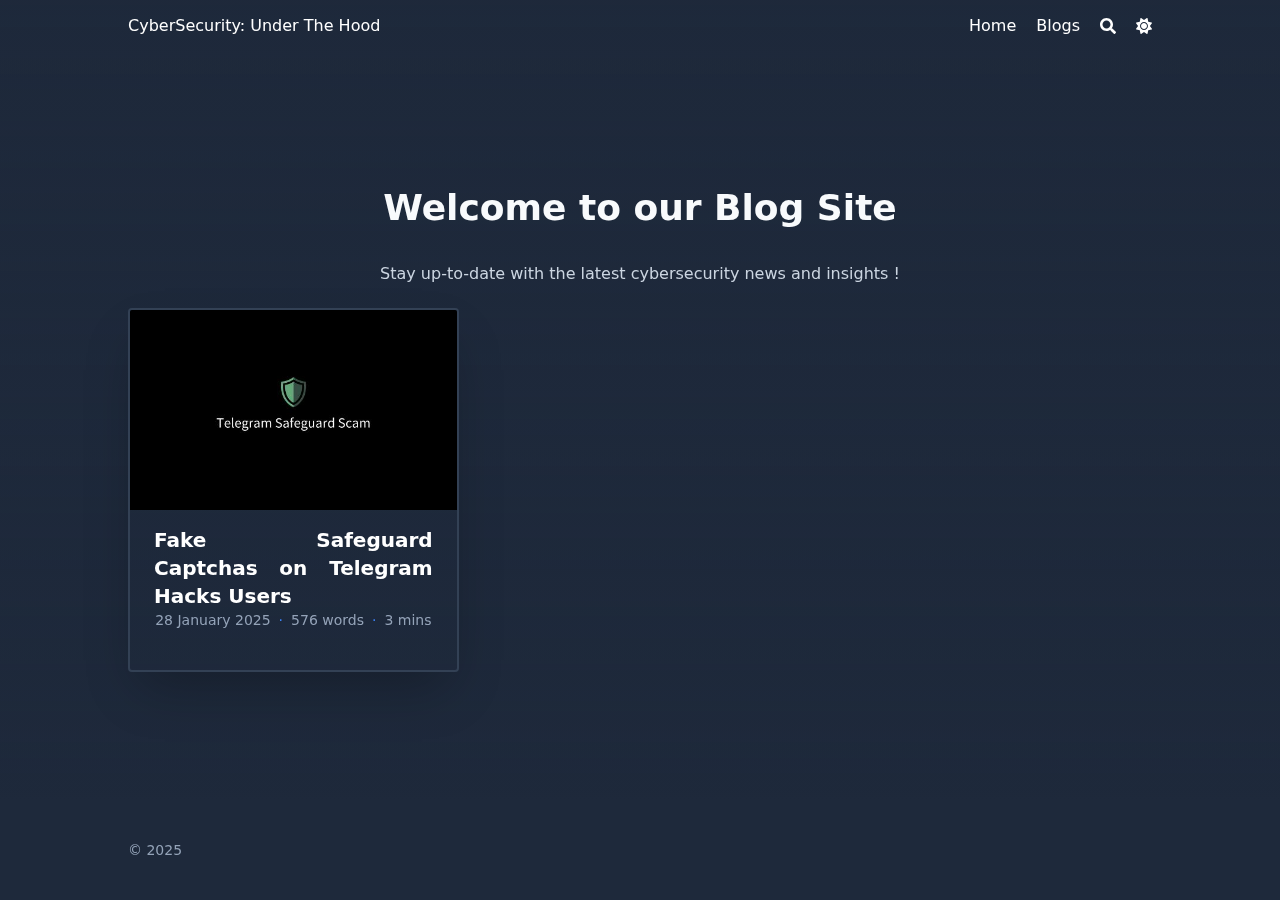
==== posts/index.html @ 012b061d "Add files via upload" ====
<!DOCTYPE html>
<html lang="en" dir="ltr" class="scroll-smooth" data-default-appearance="dark"
  data-auto-appearance="false"><head>
  <meta charset="utf-8" />
  
  <meta http-equiv="content-language" content="en" />
  
  <meta name="viewport" content="width=device-width, initial-scale=1.0" />
  <meta http-equiv="X-UA-Compatible" content="ie=edge" />
  
  <title> &middot; CyberSecurity: Under The Hood</title>
  <meta name="title" content=" &middot; CyberSecurity: Under The Hood" />
  
  <meta name="description" content="All blogs" />
  
  
  
  <link rel="canonical" href="https://lalloh.github.io/posts/" />
  
  <link rel="alternate" type="application/rss+xml" href="/posts/index.xml" title="CyberSecurity: Under The Hood" />
  
  
  
  
  
  
  
  
  
  
  
  
  <link type="text/css" rel="stylesheet" href="/css/main.bundle.min.b2dbfbef0dc3b98cfaa3768cbbbb490fa11185457ad76a38f815f870324bc07395a81044841b17cd18da7db0bf00733c74fc8a18466575280a6dd0686e09ad06.css"
    integrity="sha512-stv77w3DuYz6o3aMu7tJD6ERhUV612o4&#43;BX4cDJLwHOVqBBEhBsXzRjafbC/AHM8dPyKGEZldSgKbdBobgmtBg==" />
  
  
  <script type="text/javascript" src="/js/appearance.min.516a16745bea5a9bd011138d254cc0fd3973cd55ce6e15f3dec763e7c7c2c7448f8fe7b54cca811cb821b0c7e12cd161caace1dd794ac3d34d40937cbcc9ee12.js"
    integrity="sha512-UWoWdFvqWpvQERONJUzA/TlzzVXObhXz3sdj58fCx0SPj&#43;e1TMqBHLghsMfhLNFhyqzh3XlKw9NNQJN8vMnuEg=="></script>
  
  
  
  
  
  
  
  
  
  
  
  
  
  
  <script defer type="text/javascript" id="script-bundle" src="/js/main.bundle.min.a2d78d78672e549fbfc972ece871725b5478ba0b65708dda20cb97ab80a865eae6d247e1b05a4aec6ebbf78647ec3233bad8b2609ed98eee53cd58aa17128bc7.js"
    integrity="sha512-oteNeGcuVJ&#43;/yXLs6HFyW1R4ugtlcI3aIMuXq4CoZerm0kfhsFpK7G6794ZH7DIzutiyYJ7Zju5TzViqFxKLxw==" data-copy="" data-copied=""></script>
  
  
  
  <script src="/lib/zoom/zoom.min.37d2094687372da3f7343a221a470f6b8806f7891aa46a5a03966af7f0ebd38b9fe536cb154e6ad28f006d184b294525a7c4054b6bbb4be62d8b453b42db99bd.js" integrity="sha512-N9IJRoc3LaP3NDoiGkcPa4gG94kapGpaA5Zq9/Dr04uf5TbLFU5q0o8AbRhLKUUlp8QFS2u7S&#43;Yti0U7QtuZvQ=="></script>
  
  
  
  <link rel="apple-touch-icon" sizes="180x180" href="/apple-touch-icon.png" />
  <link rel="icon" type="image/png" sizes="32x32" href="/favicon-32x32.png" />
  <link rel="icon" type="image/png" sizes="16x16" href="/favicon-16x16.png" />
  <link rel="manifest" href="/site.webmanifest" />
  
  
  
  
  
  
  
  
  <meta property="og:url" content="https://lalloh.github.io/posts/">
  <meta property="og:site_name" content="CyberSecurity: Under The Hood">
  <meta property="og:title" content="CyberSecurity: Under The Hood">
  <meta property="og:description" content="All blogs">
  <meta property="og:locale" content="en">
  <meta property="og:type" content="website">

  
  <meta name="twitter:card" content="summary">
  <meta name="twitter:title" content="CyberSecurity: Under The Hood">
  <meta name="twitter:description" content="All blogs">

  
  

  
  
  <meta name="author" content="    " />
  
  
  
  <link href="https://github.com/lalloh" rel="me" />
  
  
  
  

<script src="/lib/jquery/jquery.slim.min.b0dca576e87d7eaa5850ae4e61759c065786cdb6489d68fcc82240539eebd5da522bdb4fda085ffd245808c8fe2acb2516408eb774ef26b5f6015fc6737c0ea8.js" integrity="sha512-sNylduh9fqpYUK5OYXWcBleGzbZInWj8yCJAU57r1dpSK9tP2ghf/SRYCMj&#43;KsslFkCOt3TvJrX2AV/Gc3wOqA=="></script>






















  
  



  
  
  <meta name="theme-color"/>
  
  
</head>
<body
  class="flex flex-col h-screen px-6 m-auto text-lg leading-7 max-w-7xl bg-neutral text-neutral-900 dark:bg-neutral-800 dark:text-neutral sm:px-14 md:px-24 lg:px-32 scrollbar-thin scrollbar-track-neutral-200 scrollbar-thumb-neutral-400 dark:scrollbar-track-neutral-800 dark:scrollbar-thumb-neutral-600">
  <div id="the-top" class="absolute flex self-center">
    <a class="px-3 py-1 text-sm -translate-y-8 rounded-b-lg bg-primary-200 focus:translate-y-0 dark:bg-neutral-600"
      href="#main-content"><span
        class="font-bold text-primary-600 ltr:pr-2 rtl:pl-2 dark:text-primary-400">&darr;</span>Skip to main content</a>
  </div>
  
  
  <div class="min-h-[148px]"></div>
<div class="fixed inset-x-0 pl-[24px] pr-[24px]" style="z-index:100">
  <div id="menu-blur" class="absolute opacity-0 inset-x-0 top-0 h-full single_hero_background nozoom backdrop-blur-2xl shadow-2xl"></div>
  <div class="relative max-w-[64rem] ml-auto mr-auto">
    <div style="padding-left:0;padding-right:0;padding-top:2px;padding-bottom:3px"
    class="main-menu flex items-center justify-between px-4 py-6 sm:px-6 md:justify-start gap-x-3">
    
    <div class="flex flex-1 items-center justify-between">
        <nav class="flex space-x-3">

            
            <a href="/" class="text-base font-medium text-gray-500 hover:text-gray-900">CyberSecurity: Under The Hood</a>
            

        </nav>
        <nav class="hidden md:flex items-center gap-x-5 md:ml-12 h-12">

            
            
            
  <a href="/"  class="flex items-center text-gray-500 hover:text-primary-600 dark:hover:text-primary-400">
    
    <p class="text-base font-medium" title="CyberSecurity: Under The Hood">
        Home
    </p>
</a>



            
            
  <a href="/posts/"  class="flex items-center text-gray-500 hover:text-primary-600 dark:hover:text-primary-400">
    
    <p class="text-base font-medium" title="">
        Blogs
    </p>
</a>



            
            

            


            
            <button id="search-button" aria-label="Search" class="text-base hover:text-primary-600 dark:hover:text-primary-400"
                title="">
                

  <span class="relative block icon">
    <svg aria-hidden="true" focusable="false" data-prefix="fas" data-icon="search" class="svg-inline--fa fa-search fa-w-16" role="img" xmlns="http://www.w3.org/2000/svg" viewBox="0 0 512 512"><path fill="currentColor" d="M505 442.7L405.3 343c-4.5-4.5-10.6-7-17-7H372c27.6-35.3 44-79.7 44-128C416 93.1 322.9 0 208 0S0 93.1 0 208s93.1 208 208 208c48.3 0 92.7-16.4 128-44v16.3c0 6.4 2.5 12.5 7 17l99.7 99.7c9.4 9.4 24.6 9.4 33.9 0l28.3-28.3c9.4-9.4 9.4-24.6.1-34zM208 336c-70.7 0-128-57.2-128-128 0-70.7 57.2-128 128-128 70.7 0 128 57.2 128 128 0 70.7-57.2 128-128 128z"/></svg>

  </span>


            </button>
            


            
            
            <div
                class=" flex items-center">
                <button id="appearance-switcher" aria-label="Dark mode switcher" type="button" class="text-base hover:text-primary-600 dark:hover:text-primary-400">
                    <div class="flex items-center justify-center dark:hidden">
                        

  <span class="relative block icon">
    <svg xmlns="http://www.w3.org/2000/svg" viewBox="0 0 512 512"><path fill="currentColor" d="M32 256c0-123.8 100.3-224 223.8-224c11.36 0 29.7 1.668 40.9 3.746c9.616 1.777 11.75 14.63 3.279 19.44C245 86.5 211.2 144.6 211.2 207.8c0 109.7 99.71 193 208.3 172.3c9.561-1.805 16.28 9.324 10.11 16.95C387.9 448.6 324.8 480 255.8 480C132.1 480 32 379.6 32 256z"/></svg>

  </span>


                    </div>
                    <div class="items-center justify-center hidden dark:flex">
                        

  <span class="relative block icon">
    <svg xmlns="http://www.w3.org/2000/svg" viewBox="0 0 512 512"><path fill="currentColor" d="M256 159.1c-53.02 0-95.1 42.98-95.1 95.1S202.1 351.1 256 351.1s95.1-42.98 95.1-95.1S309 159.1 256 159.1zM509.3 347L446.1 255.1l63.15-91.01c6.332-9.125 1.104-21.74-9.826-23.72l-109-19.7l-19.7-109c-1.975-10.93-14.59-16.16-23.72-9.824L256 65.89L164.1 2.736c-9.125-6.332-21.74-1.107-23.72 9.824L121.6 121.6L12.56 141.3C1.633 143.2-3.596 155.9 2.736 164.1L65.89 256l-63.15 91.01c-6.332 9.125-1.105 21.74 9.824 23.72l109 19.7l19.7 109c1.975 10.93 14.59 16.16 23.72 9.824L256 446.1l91.01 63.15c9.127 6.334 21.75 1.107 23.72-9.822l19.7-109l109-19.7C510.4 368.8 515.6 356.1 509.3 347zM256 383.1c-70.69 0-127.1-57.31-127.1-127.1c0-70.69 57.31-127.1 127.1-127.1s127.1 57.3 127.1 127.1C383.1 326.7 326.7 383.1 256 383.1z"/></svg>

  </span>


                    </div>
                </button>
            </div>
            

        </nav>
        <div class="flex md:hidden items-center gap-x-5 md:ml-12 h-12">

            <span></span>

            


            
            <button id="search-button-mobile" aria-label="Search" class="text-base hover:text-primary-600 dark:hover:text-primary-400"
                title="">
                

  <span class="relative block icon">
    <svg aria-hidden="true" focusable="false" data-prefix="fas" data-icon="search" class="svg-inline--fa fa-search fa-w-16" role="img" xmlns="http://www.w3.org/2000/svg" viewBox="0 0 512 512"><path fill="currentColor" d="M505 442.7L405.3 343c-4.5-4.5-10.6-7-17-7H372c27.6-35.3 44-79.7 44-128C416 93.1 322.9 0 208 0S0 93.1 0 208s93.1 208 208 208c48.3 0 92.7-16.4 128-44v16.3c0 6.4 2.5 12.5 7 17l99.7 99.7c9.4 9.4 24.6 9.4 33.9 0l28.3-28.3c9.4-9.4 9.4-24.6.1-34zM208 336c-70.7 0-128-57.2-128-128 0-70.7 57.2-128 128-128 70.7 0 128 57.2 128 128 0 70.7-57.2 128-128 128z"/></svg>

  </span>


            </button>
            

            
            
            <button id="appearance-switcher-mobile" aria-label="Dark mode switcher" type="button" class="text-base hover:text-primary-600 dark:hover:text-primary-400 ltr:mr-1 rtl:ml-1">
                <div class="flex items-center justify-center dark:hidden">
                    

  <span class="relative block icon">
    <svg xmlns="http://www.w3.org/2000/svg" viewBox="0 0 512 512"><path fill="currentColor" d="M32 256c0-123.8 100.3-224 223.8-224c11.36 0 29.7 1.668 40.9 3.746c9.616 1.777 11.75 14.63 3.279 19.44C245 86.5 211.2 144.6 211.2 207.8c0 109.7 99.71 193 208.3 172.3c9.561-1.805 16.28 9.324 10.11 16.95C387.9 448.6 324.8 480 255.8 480C132.1 480 32 379.6 32 256z"/></svg>

  </span>


                </div>
                <div class="items-center justify-center hidden dark:flex">
                    

  <span class="relative block icon">
    <svg xmlns="http://www.w3.org/2000/svg" viewBox="0 0 512 512"><path fill="currentColor" d="M256 159.1c-53.02 0-95.1 42.98-95.1 95.1S202.1 351.1 256 351.1s95.1-42.98 95.1-95.1S309 159.1 256 159.1zM509.3 347L446.1 255.1l63.15-91.01c6.332-9.125 1.104-21.74-9.826-23.72l-109-19.7l-19.7-109c-1.975-10.93-14.59-16.16-23.72-9.824L256 65.89L164.1 2.736c-9.125-6.332-21.74-1.107-23.72 9.824L121.6 121.6L12.56 141.3C1.633 143.2-3.596 155.9 2.736 164.1L65.89 256l-63.15 91.01c-6.332 9.125-1.105 21.74 9.824 23.72l109 19.7l19.7 109c1.975 10.93 14.59 16.16 23.72 9.824L256 446.1l91.01 63.15c9.127 6.334 21.75 1.107 23.72-9.822l19.7-109l109-19.7C510.4 368.8 515.6 356.1 509.3 347zM256 383.1c-70.69 0-127.1-57.31-127.1-127.1c0-70.69 57.31-127.1 127.1-127.1s127.1 57.3 127.1 127.1C383.1 326.7 326.7 383.1 256 383.1z"/></svg>

  </span>


                </div>
            </button>
            

        </div>
    </div>
    <div class="-my-2 md:hidden">

        <label id="menu-button" class="block">
            
            <div class="cursor-pointer hover:text-primary-600 dark:hover:text-primary-400">
                

  <span class="relative block icon">
    <svg xmlns="http://www.w3.org/2000/svg" viewBox="0 0 448 512"><path fill="currentColor" d="M0 96C0 78.33 14.33 64 32 64H416C433.7 64 448 78.33 448 96C448 113.7 433.7 128 416 128H32C14.33 128 0 113.7 0 96zM0 256C0 238.3 14.33 224 32 224H416C433.7 224 448 238.3 448 256C448 273.7 433.7 288 416 288H32C14.33 288 0 273.7 0 256zM416 448H32C14.33 448 0 433.7 0 416C0 398.3 14.33 384 32 384H416C433.7 384 448 398.3 448 416C448 433.7 433.7 448 416 448z"/></svg>

  </span>


            </div>
            <div id="menu-wrapper" style="padding-top:5px;"
                class="fixed inset-0 z-30 invisible w-screen h-screen m-0 overflow-auto transition-opacity opacity-0 cursor-default bg-neutral-100/50 backdrop-blur-sm dark:bg-neutral-900/50">
                <ul
                    class="flex space-y-2 mt-3 flex-col items-end w-full px-6 py-6 mx-auto overflow-visible list-none ltr:text-right rtl:text-left max-w-7xl">

                    <li id="menu-close-button">
                        <span
                            class="cursor-pointer inline-block align-text-bottom hover:text-primary-600 dark:hover:text-primary-400">

  <span class="relative block icon">
    <svg xmlns="http://www.w3.org/2000/svg" viewBox="0 0 320 512"><path fill="currentColor" d="M310.6 361.4c12.5 12.5 12.5 32.75 0 45.25C304.4 412.9 296.2 416 288 416s-16.38-3.125-22.62-9.375L160 301.3L54.63 406.6C48.38 412.9 40.19 416 32 416S15.63 412.9 9.375 406.6c-12.5-12.5-12.5-32.75 0-45.25l105.4-105.4L9.375 150.6c-12.5-12.5-12.5-32.75 0-45.25s32.75-12.5 45.25 0L160 210.8l105.4-105.4c12.5-12.5 32.75-12.5 45.25 0s12.5 32.75 0 45.25l-105.4 105.4L310.6 361.4z"/></svg>

  </span>

</span>
                    </li>

                    

                    
  <li class="mt-1">
    <a href="/"  class="flex items-center text-gray-500 hover:text-primary-600 dark:hover:text-primary-400">
        
        <p class="text-bg font-bg" title="CyberSecurity: Under The Hood">
            Home
        </p>
    </a>
</li>




                    

                    
  <li class="mt-1">
    <a href="/posts/"  class="flex items-center text-gray-500 hover:text-primary-600 dark:hover:text-primary-400">
        
        <p class="text-bg font-bg" title="">
            Blogs
        </p>
    </a>
</li>




                    

                </ul>
                
                

            </div>
        </label>
    </div>
</div>




<script>
    (function () {
        var $mainmenu = $('.main-menu');
        var path = window.location.pathname;
        $mainmenu.find('a[href="' + path + '"]').each(function (i, e) {
            $(e).children('p').addClass('active');
        });
    })();
</script>


  </div>
</div>
<script>
  window.addEventListener('scroll', function (e) {
    var scroll = window.pageYOffset || document.documentElement.scrollTop || document.body.scrollTop || 0;
    var background_blur = document.getElementById('menu-blur');
    background_blur.style.opacity = (scroll / 300);
  });
</script>

  
  <div class="relative flex flex-col grow">
    <main id="main-content" class="grow">
      






 
  
   
  
 





    
    <div class="fixed inset-x-0 top-0 h-[800px] single_hero_background nozoom"
    style="background-image:url(/keyboard_hu_b720da95ad992c2d.jpg);">
    


    <div class="absolute inset-0 bg-gradient-to-t from-neutral dark:from-neutral-800 to-transparent mix-blend-normal">
    </div>
    <div
        class="absolute inset-0 opacity-60 bg-gradient-to-t from-neutral dark:from-neutral-800 to-neutral-100 dark:to-neutral-800 mix-blend-normal">
    </div>
</div>

 <header>
  
  <h1 class="mt-5 text-4xl font-extrabold text-neutral-900 dark:text-neutral"></h1>
  <div class="mt-1 mb-2 text-base text-neutral-500 dark:text-neutral-400 print:hidden">
    





















<div class="flex flex-row flex-wrap items-center">
  
  
</div>


  </div>
  
  
    
    
      
      
    
  <script>
    var oid = "views_posts\\_index.md"
    var oid_likes = "likes_posts\\_index.md"
  </script>
  
  
  <script type="text/javascript" src="/js/page.min.0860cf4e04fa2d72cc33ddba263083464d48f67de06114529043cb4623319efed4f484fd7f1730df5abea0e2da6f3538855634081d02f2d6e920b956f063e823.js" integrity="sha512-CGDPTgT6LXLMM926JjCDRk1I9n3gYRRSkEPLRiMxnv7U9IT9fxcw31q&#43;oOLabzU4hVY0CB0C8tbpILlW8GPoIw=="></script>
  
  </header>
  <section class="mt-0 prose flex max-w-full flex-col dark:prose-invert lg:flex-row">
    
    <div class="min-w-0 min-h-0 max-w-prose">
      

<h1 class="relative group">Welcome to our Blog Site 
    <div id="welcome-to-our-blog-site" class="anchor"></div>
    
    <span
        class="absolute top-0 w-6 transition-opacity opacity-0 ltr:-left-6 rtl:-right-6 not-prose group-hover:opacity-100">
        <a class="group-hover:text-primary-300 dark:group-hover:text-neutral-700"
            style="text-decoration-line: none !important;" href="#welcome-to-our-blog-site" aria-label="Anchor">#</a>
    </span>        
    
</h1>
<p>Stay up-to-date with the latest cybersecurity news and insights !</p>

    </div>




  </section>
  

    
    
    
    
    

    

      

        
        <section class="w-full grid gap-4 sm:grid-cols-2 md:grid-cols-3">
        
        
          
          
          

  <a href="/posts/fake-safeguard-captchas-on-telegram-hacks-users/" class="min-w-full">
    
    <div class="min-h-full border border-neutral-200 dark:border-neutral-700 border-2 rounded overflow-hidden shadow-2xl relative">
        
        <div class="w-full thumbnail_card nozoom" style="background-image:url(/posts/fake-safeguard-captchas-on-telegram-hacks-users/featured_hu_6a3a435a4a450a24.jpg);"></div>
        
      

      <div class="px-6 py-4">

        
        <div class="font-bold text-xl text-neutral-800 decoration-primary-500 hover:underline hover:underline-offset-2 dark:text-neutral"
          href="/posts/fake-safeguard-captchas-on-telegram-hacks-users/">Fake Safeguard Captchas on Telegram Hacks Users</div>
        

        <div class="text-sm text-neutral-500 dark:text-neutral-400">
          











  





  



  













<div class="flex flex-row flex-wrap items-center">
  
  
  <time datetime="2025-01-28T05:23:22-08:00">28 January 2025</time><span class="px-2 text-primary-500">&middot;</span><span>576 words</span><span class="px-2 text-primary-500">&middot;</span><span title="Reading time">3 mins</span>
  

  
  
</div>








        </div>

        
      </div>
      <div class="px-6 pt-4 pb-2">

      </div>
    </div>
  </a>

          
          
        
        </section>
        

    

    

  

    

  
      <div id="top-scroller" class="pointer-events-none absolute top-[110vh] bottom-0 w-12 ltr:right-0 rtl:left-0">
  <a href="#the-top"
    class="pointer-events-auto sticky top-[calc(100vh-5.5rem)] flex h-12 w-12 mb-16 items-center justify-center rounded-full bg-neutral/50 text-xl text-neutral-700 hover:text-primary-600 dark:bg-neutral-800/50 dark:text-neutral dark:hover:text-primary-400"
    aria-label="Scroll to top" title="Scroll to top">
    &uarr;
  </a>
</div>
    </main><footer id="site-footer" class="py-10 print:hidden">
  
  
    
  
  <div class="flex items-center justify-between">

    
    
    <p class="text-sm text-neutral-500 dark:text-neutral-400">
      &copy;
      2025
      
    </p>
    

    
    

  </div>
  <script>
    
    mediumZoom(document.querySelectorAll("img:not(.nozoom)"), {
      margin: 24,
      background: 'rgba(0,0,0,0.5)',
      scrollOffset: 0,
    })
    
  </script>
  
  
  <script type="text/javascript" src="/js/process.min.ee03488f19c93c2efb199e2e3014ea5f3cb2ce7d45154adb3399a158cac27ca52831db249ede5bb602700ef87eb02434139de0858af1818ab0fb4182472204a4.js" integrity="sha512-7gNIjxnJPC77GZ4uMBTqXzyyzn1FFUrbM5mhWMrCfKUoMdsknt5btgJwDvh&#43;sCQ0E53ghYrxgYqw&#43;0GCRyIEpA=="></script>
  
  
</footer>
<div
  id="search-wrapper"
  class="invisible fixed inset-0 flex h-screen w-screen cursor-default flex-col bg-neutral-500/50 p-4 backdrop-blur-sm dark:bg-neutral-900/50 sm:p-6 md:p-[10vh] lg:p-[12vh]"
  data-url="https://lalloh.github.io/"
  style="z-index:500"
>
  <div
    id="search-modal"
    class="flex flex-col w-full max-w-3xl min-h-0 mx-auto border rounded-md shadow-lg top-20 border-neutral-200 bg-neutral dark:border-neutral-700 dark:bg-neutral-800"
  >
    <header class="relative z-10 flex items-center justify-between flex-none px-2">
      <form class="flex items-center flex-auto min-w-0">
        <div class="flex items-center justify-center w-8 h-8 text-neutral-400">
          

  <span class="relative block icon">
    <svg aria-hidden="true" focusable="false" data-prefix="fas" data-icon="search" class="svg-inline--fa fa-search fa-w-16" role="img" xmlns="http://www.w3.org/2000/svg" viewBox="0 0 512 512"><path fill="currentColor" d="M505 442.7L405.3 343c-4.5-4.5-10.6-7-17-7H372c27.6-35.3 44-79.7 44-128C416 93.1 322.9 0 208 0S0 93.1 0 208s93.1 208 208 208c48.3 0 92.7-16.4 128-44v16.3c0 6.4 2.5 12.5 7 17l99.7 99.7c9.4 9.4 24.6 9.4 33.9 0l28.3-28.3c9.4-9.4 9.4-24.6.1-34zM208 336c-70.7 0-128-57.2-128-128 0-70.7 57.2-128 128-128 70.7 0 128 57.2 128 128 0 70.7-57.2 128-128 128z"/></svg>

  </span>


        </div>
        <input
          type="search"
          id="search-query"
          class="flex flex-auto h-12 mx-1 bg-transparent appearance-none focus:outline-dotted focus:outline-2 focus:outline-transparent"
          placeholder="Search"
          tabindex="0"
        />
      </form>
      <button
        id="close-search-button"
        class="flex items-center justify-center w-8 h-8 text-neutral-700 hover:text-primary-600 dark:text-neutral dark:hover:text-primary-400"
        title="Close (Esc)"
      >
        

  <span class="relative block icon">
    <svg xmlns="http://www.w3.org/2000/svg" viewBox="0 0 320 512"><path fill="currentColor" d="M310.6 361.4c12.5 12.5 12.5 32.75 0 45.25C304.4 412.9 296.2 416 288 416s-16.38-3.125-22.62-9.375L160 301.3L54.63 406.6C48.38 412.9 40.19 416 32 416S15.63 412.9 9.375 406.6c-12.5-12.5-12.5-32.75 0-45.25l105.4-105.4L9.375 150.6c-12.5-12.5-12.5-32.75 0-45.25s32.75-12.5 45.25 0L160 210.8l105.4-105.4c12.5-12.5 32.75-12.5 45.25 0s12.5 32.75 0 45.25l-105.4 105.4L310.6 361.4z"/></svg>

  </span>


      </button>
    </header>
    <section class="flex-auto px-2 overflow-auto">
      <ul id="search-results">
        
      </ul>
    </section>
  </div>
</div>

  </div>
</body>

</html>
---- css/main.bundle.min.b2dbfbef0dc3b98cfaa3768cbbbb490fa11185457ad76a38f815f870324bc07395a81044841b17cd18da7db0bf00733c74fc8a18466575280a6dd0686e09ad06.css ----
:root{--color-neutral:255, 255, 255;--color-neutral-50:248, 250, 252;--color-neutral-100:241, 245, 249;--color-neutral-200:226, 232, 240;--color-neutral-300:203, 213, 225;--color-neutral-400:148, 163, 184;--color-neutral-500:100, 116, 139;--color-neutral-600:71, 85, 105;--color-neutral-700:51, 65, 85;--color-neutral-800:30, 41, 59;--color-neutral-900:15, 23, 42;--color-primary-50:239, 246, 255;--color-primary-100:219, 234, 254;--color-primary-200:191, 219, 254;--color-primary-300:147, 197, 253;--color-primary-400:96, 165, 250;--color-primary-500:59, 130, 246;--color-primary-600:37, 99, 235;--color-primary-700:29, 78, 216;--color-primary-800:30, 64, 175;--color-primary-900:30, 58, 138;--color-secondary-50:236, 254, 255;--color-secondary-100:207, 250, 254;--color-secondary-200:165, 243, 252;--color-secondary-300:103, 232, 249;--color-secondary-400:34, 211, 238;--color-secondary-500:6, 182, 212;--color-secondary-600:8, 145, 178;--color-secondary-700:14, 116, 144;--color-secondary-800:21, 94, 117;--color-secondary-900:22, 78, 99}/*!Blowfish | MIT License | https://github.com/nunocoracao/blowfish*/#zen-mode-button{cursor:pointer}.zen-mode{position:relative}body.zen-mode-enable{ #bmc-wbtn, .author { display:none !important; }}*,::before,::after{--tw-border-spacing-x:0;--tw-border-spacing-y:0;--tw-translate-x:0;--tw-translate-y:0;--tw-rotate:0;--tw-skew-x:0;--tw-skew-y:0;--tw-scale-x:1;--tw-scale-y:1;--tw-pan-x: ;--tw-pan-y: ;--tw-pinch-zoom: ;--tw-scroll-snap-strictness:proximity;--tw-gradient-from-position: ;--tw-gradient-via-position: ;--tw-gradient-to-position: ;--tw-ordinal: ;--tw-slashed-zero: ;--tw-numeric-figure: ;--tw-numeric-spacing: ;--tw-numeric-fraction: ;--tw-ring-inset: ;--tw-ring-offset-width:0px;--tw-ring-offset-color:#fff;--tw-ring-color:rgb(59 130 246 / 0.5);--tw-ring-offset-shadow:0 0 #0000;--tw-ring-shadow:0 0 #0000;--tw-shadow:0 0 #0000;--tw-shadow-colored:0 0 #0000;--tw-blur: ;--tw-brightness: ;--tw-contrast: ;--tw-grayscale: ;--tw-hue-rotate: ;--tw-invert: ;--tw-saturate: ;--tw-sepia: ;--tw-drop-shadow: ;--tw-backdrop-blur: ;--tw-backdrop-brightness: ;--tw-backdrop-contrast: ;--tw-backdrop-grayscale: ;--tw-backdrop-hue-rotate: ;--tw-backdrop-invert: ;--tw-backdrop-opacity: ;--tw-backdrop-saturate: ;--tw-backdrop-sepia: ;--tw-contain-size: ;--tw-contain-layout: ;--tw-contain-paint: ;--tw-contain-style: }::backdrop{--tw-border-spacing-x:0;--tw-border-spacing-y:0;--tw-translate-x:0;--tw-translate-y:0;--tw-rotate:0;--tw-skew-x:0;--tw-skew-y:0;--tw-scale-x:1;--tw-scale-y:1;--tw-pan-x: ;--tw-pan-y: ;--tw-pinch-zoom: ;--tw-scroll-snap-strictness:proximity;--tw-gradient-from-position: ;--tw-gradient-via-position: ;--tw-gradient-to-position: ;--tw-ordinal: ;--tw-slashed-zero: ;--tw-numeric-figure: ;--tw-numeric-spacing: ;--tw-numeric-fraction: ;--tw-ring-inset: ;--tw-ring-offset-width:0px;--tw-ring-offset-color:#fff;--tw-ring-color:rgb(59 130 246 / 0.5);--tw-ring-offset-shadow:0 0 #0000;--tw-ring-shadow:0 0 #0000;--tw-shadow:0 0 #0000;--tw-shadow-colored:0 0 #0000;--tw-blur: ;--tw-brightness: ;--tw-contrast: ;--tw-grayscale: ;--tw-hue-rotate: ;--tw-invert: ;--tw-saturate: ;--tw-sepia: ;--tw-drop-shadow: ;--tw-backdrop-blur: ;--tw-backdrop-brightness: ;--tw-backdrop-contrast: ;--tw-backdrop-grayscale: ;--tw-backdrop-hue-rotate: ;--tw-backdrop-invert: ;--tw-backdrop-opacity: ;--tw-backdrop-saturate: ;--tw-backdrop-sepia: ;--tw-contain-size: ;--tw-contain-layout: ;--tw-contain-paint: ;--tw-contain-style: }/*!tailwindcss v3.4.17 | MIT License | https://tailwindcss.com*/*,::before,::after{box-sizing:border-box;border-width:0;border-style:solid;border-color:initial}::before,::after{--tw-content:''}html,:host{line-height:1.5;-webkit-text-size-adjust:100%;-moz-tab-size:4;-o-tab-size:4;tab-size:4;font-family:ui-sans-serif,system-ui,sans-serif,apple color emoji,segoe ui emoji,segoe ui symbol,noto color emoji;font-feature-settings:normal;font-variation-settings:normal;-webkit-tap-highlight-color:transparent}body{margin:0;line-height:inherit}hr{height:0;color:inherit;border-top-width:1px}abbr:where([title]){-webkit-text-decoration:underline dotted;text-decoration:underline dotted}h1,h2,h3,h4,h5,h6{font-size:inherit;font-weight:inherit}a{color:inherit;text-decoration:inherit}b,strong{font-weight:bolder}code,kbd,samp,pre{font-family:ui-monospace,SFMono-Regular,Menlo,Monaco,Consolas,liberation mono,courier new,monospace;font-feature-settings:normal;font-variation-settings:normal;font-size:1em}small{font-size:80%}sub,sup{font-size:75%;line-height:0;position:relative;vertical-align:baseline}sub{bottom:-.25em}sup{top:-.5em}table{text-indent:0;border-color:inherit;border-collapse:collapse}button,input,optgroup,select,textarea{font-family:inherit;font-feature-settings:inherit;font-variation-settings:inherit;font-size:100%;font-weight:inherit;line-height:inherit;letter-spacing:inherit;color:inherit;margin:0;padding:0}button,select{text-transform:none}button,input:where([type=button]),input:where([type=reset]),input:where([type=submit]){-webkit-appearance:button;background-color:transparent;background-image:none}:-moz-focusring{outline:auto}:-moz-ui-invalid{box-shadow:none}progress{vertical-align:baseline}::-webkit-inner-spin-button,::-webkit-outer-spin-button{height:auto}[type=search]{-webkit-appearance:textfield;outline-offset:-2px}::-webkit-search-decoration{-webkit-appearance:none}::-webkit-file-upload-button{-webkit-appearance:button;font:inherit}summary{display:list-item}blockquote,dl,dd,h1,h2,h3,h4,h5,h6,hr,figure,p,pre{margin:0}fieldset{margin:0;padding:0}legend{padding:0}ol,ul,menu{list-style:none;margin:0;padding:0}dialog{padding:0}textarea{resize:vertical}input::-moz-placeholder,textarea::-moz-placeholder{opacity:1;color:#9ca3af}input::placeholder,textarea::placeholder{opacity:1;color:#9ca3af}button,[role=button]{cursor:pointer}:disabled{cursor:default}img,svg,video,canvas,audio,iframe,embed,object{display:block;vertical-align:middle}img,video{max-width:100%;height:auto}[hidden]:where(:not([hidden=until-found])){display:none}[type=text],input:where(:not([type])),[type=email],[type=url],[type=password],[type=number],[type=date],[type=datetime-local],[type=month],[type=search],[type=tel],[type=time],[type=week],[multiple],textarea,select{-webkit-appearance:none;-moz-appearance:none;appearance:none;background-color:#fff;border-color:#6b7280;border-width:1px;border-radius:0;padding-top:.5rem;padding-right:.75rem;padding-bottom:.5rem;padding-left:.75rem;font-size:1rem;line-height:1.5rem;--tw-shadow:0 0 #0000}[type=text]:focus,input:where(:not([type])):focus,[type=email]:focus,[type=url]:focus,[type=password]:focus,[type=number]:focus,[type=date]:focus,[type=datetime-local]:focus,[type=month]:focus,[type=search]:focus,[type=tel]:focus,[type=time]:focus,[type=week]:focus,[multiple]:focus,textarea:focus,select:focus{outline:2px solid transparent;outline-offset:2px;--tw-ring-inset:var(--tw-empty,/*!*/ /*!*/);--tw-ring-offset-width:0px;--tw-ring-offset-color:#fff;--tw-ring-color:#2563eb;--tw-ring-offset-shadow:var(--tw-ring-inset) 0 0 0 var(--tw-ring-offset-width) var(--tw-ring-offset-color);--tw-ring-shadow:var(--tw-ring-inset) 0 0 0 calc(1px + var(--tw-ring-offset-width)) var(--tw-ring-color);box-shadow:var(--tw-ring-offset-shadow),var(--tw-ring-shadow),var(--tw-shadow);border-color:#2563eb}input::-moz-placeholder,textarea::-moz-placeholder{color:#6b7280;opacity:1}input::placeholder,textarea::placeholder{color:#6b7280;opacity:1}::-webkit-datetime-edit-fields-wrapper{padding:0}::-webkit-date-and-time-value{min-height:1.5em;text-align:inherit}::-webkit-datetime-edit{display:inline-flex}::-webkit-datetime-edit,::-webkit-datetime-edit-year-field,::-webkit-datetime-edit-month-field,::-webkit-datetime-edit-day-field,::-webkit-datetime-edit-hour-field,::-webkit-datetime-edit-minute-field,::-webkit-datetime-edit-second-field,::-webkit-datetime-edit-millisecond-field,::-webkit-datetime-edit-meridiem-field{padding-top:0;padding-bottom:0}select{background-image:url("data:image/svg+xml,%3csvg xmlns='http://www.w3.org/2000/svg' fill='none' viewBox='0 0 20 20'%3e%3cpath stroke='%236b7280' stroke-linecap='round' stroke-linejoin='round' stroke-width='1.5' d='M6 8l4 4 4-4'/%3e%3c/svg%3e");background-position:right .5rem center;background-repeat:no-repeat;background-size:1.5em 1.5em;padding-right:2.5rem;-webkit-print-color-adjust:exact;print-color-adjust:exact}[multiple],[size]:where(select:not([size="1"])){background-image:initial;background-position:initial;background-repeat:unset;background-size:initial;padding-right:.75rem;-webkit-print-color-adjust:unset;print-color-adjust:unset}[type=checkbox],[type=radio]{-webkit-appearance:none;-moz-appearance:none;appearance:none;padding:0;-webkit-print-color-adjust:exact;print-color-adjust:exact;display:inline-block;vertical-align:middle;background-origin:border-box;-webkit-user-select:none;-moz-user-select:none;user-select:none;flex-shrink:0;height:1rem;width:1rem;color:#2563eb;background-color:#fff;border-color:#6b7280;border-width:1px;--tw-shadow:0 0 #0000}[type=checkbox]{border-radius:0}[type=radio]{border-radius:100%}[type=checkbox]:focus,[type=radio]:focus{outline:2px solid transparent;outline-offset:2px;--tw-ring-inset:var(--tw-empty,/*!*/ /*!*/);--tw-ring-offset-width:2px;--tw-ring-offset-color:#fff;--tw-ring-color:#2563eb;--tw-ring-offset-shadow:var(--tw-ring-inset) 0 0 0 var(--tw-ring-offset-width) var(--tw-ring-offset-color);--tw-ring-shadow:var(--tw-ring-inset) 0 0 0 calc(2px + var(--tw-ring-offset-width)) var(--tw-ring-color);box-shadow:var(--tw-ring-offset-shadow),var(--tw-ring-shadow),var(--tw-shadow)}[type=checkbox]:checked,[type=radio]:checked{border-color:transparent;background-color:currentColor;background-size:100% 100%;background-position:50%;background-repeat:no-repeat}[type=checkbox]:checked{background-image:url("data:image/svg+xml,%3csvg viewBox='0 0 16 16' fill='white' xmlns='http://www.w3.org/2000/svg'%3e%3cpath d='M12.207 4.793a1 1 0 010 1.414l-5 5a1 1 0 01-1.414 0l-2-2a1 1 0 011.414-1.414L6.5 9.086l4.293-4.293a1 1 0 011.414 0z'/%3e%3c/svg%3e")}@media(forced-colors:active){[type=checkbox]:checked{-webkit-appearance:auto;-moz-appearance:auto;appearance:auto}}[type=radio]:checked{background-image:url("data:image/svg+xml,%3csvg viewBox='0 0 16 16' fill='white' xmlns='http://www.w3.org/2000/svg'%3e%3ccircle cx='8' cy='8' r='3'/%3e%3c/svg%3e")}@media(forced-colors:active){[type=radio]:checked{-webkit-appearance:auto;-moz-appearance:auto;appearance:auto}}[type=checkbox]:checked:hover,[type=checkbox]:checked:focus,[type=radio]:checked:hover,[type=radio]:checked:focus{border-color:transparent;background-color:currentColor}[type=checkbox]:indeterminate{background-image:url("data:image/svg+xml,%3csvg xmlns='http://www.w3.org/2000/svg' fill='none' viewBox='0 0 16 16'%3e%3cpath stroke='white' stroke-linecap='round' stroke-linejoin='round' stroke-width='2' d='M4 8h8'/%3e%3c/svg%3e");border-color:transparent;background-color:currentColor;background-size:100% 100%;background-position:50%;background-repeat:no-repeat}@media(forced-colors:active){[type=checkbox]:indeterminate{-webkit-appearance:auto;-moz-appearance:auto;appearance:auto}}[type=checkbox]:indeterminate:hover,[type=checkbox]:indeterminate:focus{border-color:transparent;background-color:currentColor}[type=file]{background:unset;border-color:inherit;border-width:0;border-radius:0;padding:0;font-size:unset;line-height:inherit}[type=file]:focus{outline:1px solid ButtonText;outline:1px auto -webkit-focus-ring-color}@supports(-moz-appearance:none){*{scrollbar-color:initial;scrollbar-width:initial}}.container{width:100%}@media(min-width:640px){.container{max-width:640px}}@media(min-width:853px){.container{max-width:853px}}@media(min-width:1024px){.container{max-width:1024px}}@media(min-width:1280px){.container{max-width:1280px}}@media(min-width:1536px){.container{max-width:1536px}}.prose{color:var(--tw-prose-body);max-width:65ch}.prose :where(p):not(:where([class~=not-prose],[class~=not-prose] *)){margin-top:1.25em;margin-bottom:1.25em}.prose :where([class~=lead]):not(:where([class~=not-prose],[class~=not-prose] *)){color:var(--tw-prose-lead);font-size:1.25em;line-height:1.6;margin-top:1.2em;margin-bottom:1.2em}.prose :where(a):not(:where([class~=not-prose],[class~=not-prose] *)){color:var(--tw-prose-links);text-decoration:none;font-weight:500;text-decoration-color:rgba(var(--color-primary-300),1)}.prose :where(a):not(:where([class~=not-prose],[class~=not-prose] *)):hover{color:rgba(var(--color-primary-600),1);text-decoration:none;border-radius:.09rem}.prose :where(strong):not(:where([class~=not-prose],[class~=not-prose] *)){color:var(--tw-prose-bold);font-weight:600}.prose :where(a strong):not(:where([class~=not-prose],[class~=not-prose] *)){color:inherit}.prose :where(blockquote strong):not(:where([class~=not-prose],[class~=not-prose] *)){color:inherit}.prose :where(thead th strong):not(:where([class~=not-prose],[class~=not-prose] *)){color:inherit}.prose :where(ol):not(:where([class~=not-prose],[class~=not-prose] *)){list-style-type:decimal;margin-top:1.25em;margin-bottom:1.25em;padding-inline-start:1.625em}.prose :where(ol[type=A]):not(:where([class~=not-prose],[class~=not-prose] *)){list-style-type:upper-alpha}.prose :where(ol[type=a]):not(:where([class~=not-prose],[class~=not-prose] *)){list-style-type:lower-alpha}.prose :where(ol[type=As]):not(:where([class~=not-prose],[class~=not-prose] *)){list-style-type:upper-alpha}.prose :where(ol[type=as]):not(:where([class~=not-prose],[class~=not-prose] *)){list-style-type:lower-alpha}.prose :where(ol[type=I]):not(:where([class~=not-prose],[class~=not-prose] *)){list-style-type:upper-roman}.prose :where(ol[type=i]):not(:where([class~=not-prose],[class~=not-prose] *)){list-style-type:lower-roman}.prose :where(ol[type=Is]):not(:where([class~=not-prose],[class~=not-prose] *)){list-style-type:upper-roman}.prose :where(ol[type=is]):not(:where([class~=not-prose],[class~=not-prose] *)){list-style-type:lower-roman}.prose :where(ol[type="1"]):not(:where([class~=not-prose],[class~=not-prose] *)){list-style-type:decimal}.prose :where(ul):not(:where([class~=not-prose],[class~=not-prose] *)){list-style-type:disc;margin-top:1.25em;margin-bottom:1.25em;padding-inline-start:1.625em}.prose :where(ol>li):not(:where([class~=not-prose],[class~=not-prose] *))::marker{font-weight:400;color:var(--tw-prose-counters)}.prose :where(ul>li):not(:where([class~=not-prose],[class~=not-prose] *))::marker{color:var(--tw-prose-bullets)}.prose :where(dt):not(:where([class~=not-prose],[class~=not-prose] *)){color:var(--tw-prose-headings);font-weight:600;margin-top:1.25em}.prose :where(hr):not(:where([class~=not-prose],[class~=not-prose] *)){border-color:var(--tw-prose-hr);border-top-width:1px;margin-top:3em;margin-bottom:3em}.prose :where(blockquote):not(:where([class~=not-prose],[class~=not-prose] *)){font-weight:500;font-style:italic;color:var(--tw-prose-quotes);border-inline-start-width:.25rem;border-inline-start-color:var(--tw-prose-quote-borders);quotes:"\201C""\201D""\2018""\2019";margin-top:1.6em;margin-bottom:1.6em;padding-inline-start:1em}.prose :where(blockquote p:first-of-type):not(:where([class~=not-prose],[class~=not-prose] *))::before{content:open-quote}.prose :where(blockquote p:last-of-type):not(:where([class~=not-prose],[class~=not-prose] *))::after{content:close-quote}.prose :where(h1):not(:where([class~=not-prose],[class~=not-prose] *)){color:var(--tw-prose-headings);font-weight:800;font-size:2.25em;margin-top:0;margin-bottom:.8888889em;line-height:1.1111111}.prose :where(h1 strong):not(:where([class~=not-prose],[class~=not-prose] *)){font-weight:900;color:inherit}.prose :where(h2):not(:where([class~=not-prose],[class~=not-prose] *)){color:var(--tw-prose-headings);font-weight:700;font-size:1.5em;margin-top:2em;margin-bottom:1em;line-height:1.3333333}.prose :where(h2 strong):not(:where([class~=not-prose],[class~=not-prose] *)){font-weight:800;color:inherit}.prose :where(h3):not(:where([class~=not-prose],[class~=not-prose] *)){color:var(--tw-prose-headings);font-weight:600;font-size:1.25em;margin-top:1.6em;margin-bottom:.6em;line-height:1.6}.prose :where(h3 strong):not(:where([class~=not-prose],[class~=not-prose] *)){font-weight:700;color:inherit}.prose :where(h4):not(:where([class~=not-prose],[class~=not-prose] *)){color:var(--tw-prose-headings);font-weight:600;margin-top:1.5em;margin-bottom:.5em;line-height:1.5}.prose :where(h4 strong):not(:where([class~=not-prose],[class~=not-prose] *)){font-weight:700;color:inherit}.prose :where(img):not(:where([class~=not-prose],[class~=not-prose] *)){margin-top:2em;margin-bottom:2em}.prose :where(picture):not(:where([class~=not-prose],[class~=not-prose] *)){display:block;margin-top:2em;margin-bottom:2em}.prose :where(video):not(:where([class~=not-prose],[class~=not-prose] *)){margin-top:2em;margin-bottom:2em}.prose :where(kbd):not(:where([class~=not-prose],[class~=not-prose] *)){font-weight:600;font-family:inherit;color:var(--tw-prose-kbd);box-shadow:0 0 0 1px rgb(var(--tw-prose-kbd-shadows)/10%),0 3px rgb(var(--tw-prose-kbd-shadows)/10%);font-size:.9rem;border-radius:.25rem;padding-top:.1875em;padding-inline-end:.375em;padding-bottom:.1875em;padding-inline-start:.375em;background-color:rgba(var(--color-neutral-200),1);padding:.1rem .4rem}.prose :where(code):not(:where([class~=not-prose],[class~=not-prose] *)){color:var(--tw-prose-code);font-weight:600;font-size:.875em;background-color:rgba(var(--color-neutral-50),1);padding-top:3px;padding-bottom:3px;padding-left:5px;padding-right:5px;border-radius:.25rem}.prose :where(code):not(:where([class~=not-prose],[class~=not-prose] *))::before{content:"`";display:none}.prose :where(code):not(:where([class~=not-prose],[class~=not-prose] *))::after{content:"`";display:none}.prose :where(a code):not(:where([class~=not-prose],[class~=not-prose] *)){color:var(--tw-prose-code)}.prose :where(h1 code):not(:where([class~=not-prose],[class~=not-prose] *)){color:inherit}.prose :where(h2 code):not(:where([class~=not-prose],[class~=not-prose] *)){color:inherit;font-size:.875em}.prose :where(h3 code):not(:where([class~=not-prose],[class~=not-prose] *)){color:inherit;font-size:.9em}.prose :where(h4 code):not(:where([class~=not-prose],[class~=not-prose] *)){color:inherit}.prose :where(blockquote code):not(:where([class~=not-prose],[class~=not-prose] *)){color:inherit}.prose :where(thead th code):not(:where([class~=not-prose],[class~=not-prose] *)){color:inherit}.prose :where(pre):not(:where([class~=not-prose],[class~=not-prose] *)){color:var(--tw-prose-pre-code);background-color:var(--tw-prose-pre-bg);overflow-x:auto;font-weight:400;font-size:.875em;line-height:1.7142857;margin-top:1.7142857em;margin-bottom:1.7142857em;border-radius:.375rem;padding-top:.8571429em;padding-inline-end:1.1428571em;padding-bottom:.8571429em;padding-inline-start:1.1428571em}.prose :where(pre code):not(:where([class~=not-prose],[class~=not-prose] *)){background-color:transparent;border-width:0;border-radius:0;padding:0;font-weight:inherit;color:inherit;font-size:inherit;font-family:inherit;line-height:inherit}.prose :where(pre code):not(:where([class~=not-prose],[class~=not-prose] *))::before{content:none}.prose :where(pre code):not(:where([class~=not-prose],[class~=not-prose] *))::after{content:none}.prose :where(table):not(:where([class~=not-prose],[class~=not-prose] *)){width:100%;table-layout:auto;margin-top:2em;margin-bottom:2em;font-size:.875em;line-height:1.7142857}.prose :where(thead):not(:where([class~=not-prose],[class~=not-prose] *)){border-bottom-width:1px;border-bottom-color:var(--tw-prose-th-borders)}.prose :where(thead th):not(:where([class~=not-prose],[class~=not-prose] *)){color:var(--tw-prose-headings);font-weight:600;vertical-align:bottom;padding-inline-end:.5714286em;padding-bottom:.5714286em;padding-inline-start:.5714286em}.prose :where(tbody tr):not(:where([class~=not-prose],[class~=not-prose] *)){border-bottom-width:1px;border-bottom-color:var(--tw-prose-td-borders)}.prose :where(tbody tr:last-child):not(:where([class~=not-prose],[class~=not-prose] *)){border-bottom-width:0}.prose :where(tbody td):not(:where([class~=not-prose],[class~=not-prose] *)){vertical-align:baseline}.prose :where(tfoot):not(:where([class~=not-prose],[class~=not-prose] *)){border-top-width:1px;border-top-color:var(--tw-prose-th-borders)}.prose :where(tfoot td):not(:where([class~=not-prose],[class~=not-prose] *)){vertical-align:top}.prose :where(th,td):not(:where([class~=not-prose],[class~=not-prose] *)){text-align:start}.prose :where(figure>*):not(:where([class~=not-prose],[class~=not-prose] *)){margin-top:0;margin-bottom:0}.prose :where(figcaption):not(:where([class~=not-prose],[class~=not-prose] *)){color:var(--tw-prose-captions);font-size:.875em;line-height:1.4285714;margin-top:.8571429em}.prose{--tw-prose-body:rgba(var(--color-neutral-700), 1);--tw-prose-headings:rgba(var(--color-neutral-800), 1);--tw-prose-lead:rgba(var(--color-neutral-500), 1);--tw-prose-links:rgba(var(--color-primary-600), 1);--tw-prose-bold:rgba(var(--color-neutral-900), 1);--tw-prose-counters:rgba(var(--color-neutral-800), 1);--tw-prose-bullets:rgba(var(--color-neutral-500), 1);--tw-prose-hr:rgba(var(--color-neutral-200), 1);--tw-prose-quotes:rgba(var(--color-neutral-700), 1);--tw-prose-quote-borders:rgba(var(--color-primary-200), 1);--tw-prose-captions:rgba(var(--color-neutral-500), 1);--tw-prose-kbd:#111827;--tw-prose-kbd-shadows:17 24 39;--tw-prose-code:rgba(var(--color-secondary-700), 1);--tw-prose-pre-code:rgba(var(--color-neutral-700), 1);--tw-prose-pre-bg:rgba(var(--color-neutral-50), 1);--tw-prose-th-borders:rgba(var(--color-neutral-500), 1);--tw-prose-td-borders:rgba(var(--color-neutral-300), 1);--tw-prose-invert-body:rgba(var(--color-neutral-300), 1);--tw-prose-invert-headings:rgba(var(--color-neutral-50), 1);--tw-prose-invert-lead:rgba(var(--color-neutral-500), 1);--tw-prose-invert-links:rgba(var(--color-primary-400), 1);--tw-prose-invert-bold:rgba(var(--color-neutral), 1);--tw-prose-invert-counters:rgba(var(--color-neutral-400), 1);--tw-prose-invert-bullets:rgba(var(--color-neutral-600), 1);--tw-prose-invert-hr:rgba(var(--color-neutral-500), 1);--tw-prose-invert-quotes:rgba(var(--color-neutral-200), 1);--tw-prose-invert-quote-borders:rgba(var(--color-primary-900), 1);--tw-prose-invert-captions:rgba(var(--color-neutral-400), 1);--tw-prose-invert-kbd:#fff;--tw-prose-invert-kbd-shadows:255 255 255;--tw-prose-invert-code:rgba(var(--color-secondary-400), 1);--tw-prose-invert-pre-code:rgba(var(--color-neutral-200), 1);--tw-prose-invert-pre-bg:rgba(var(--color-neutral-700), 1);--tw-prose-invert-th-borders:rgba(var(--color-neutral-500), 1);--tw-prose-invert-td-borders:rgba(var(--color-neutral-700), 1);font-size:1rem;line-height:1.75}.prose :where(picture>img):not(:where([class~=not-prose],[class~=not-prose] *)){margin-top:0;margin-bottom:0}.prose :where(li):not(:where([class~=not-prose],[class~=not-prose] *)){margin-top:.5em;margin-bottom:.5em}.prose :where(ol>li):not(:where([class~=not-prose],[class~=not-prose] *)){padding-inline-start:.375em}.prose :where(ul>li):not(:where([class~=not-prose],[class~=not-prose] *)){padding-inline-start:.375em}.prose :where(.prose>ul>li p):not(:where([class~=not-prose],[class~=not-prose] *)){margin-top:.75em;margin-bottom:.75em}.prose :where(.prose>ul>li>p:first-child):not(:where([class~=not-prose],[class~=not-prose] *)){margin-top:1.25em}.prose :where(.prose>ul>li>p:last-child):not(:where([class~=not-prose],[class~=not-prose] *)){margin-bottom:1.25em}.prose :where(.prose>ol>li>p:first-child):not(:where([class~=not-prose],[class~=not-prose] *)){margin-top:1.25em}.prose :where(.prose>ol>li>p:last-child):not(:where([class~=not-prose],[class~=not-prose] *)){margin-bottom:1.25em}.prose :where(ul ul,ul ol,ol ul,ol ol):not(:where([class~=not-prose],[class~=not-prose] *)){margin-top:.75em;margin-bottom:.75em}.prose :where(dl):not(:where([class~=not-prose],[class~=not-prose] *)){margin-top:1.25em;margin-bottom:1.25em}.prose :where(dd):not(:where([class~=not-prose],[class~=not-prose] *)){margin-top:.5em;padding-inline-start:1.625em}.prose :where(hr+*):not(:where([class~=not-prose],[class~=not-prose] *)){margin-top:0}.prose :where(h2+*):not(:where([class~=not-prose],[class~=not-prose] *)){margin-top:0}.prose :where(h3+*):not(:where([class~=not-prose],[class~=not-prose] *)){margin-top:0}.prose :where(h4+*):not(:where([class~=not-prose],[class~=not-prose] *)){margin-top:0}.prose :where(thead th:first-child):not(:where([class~=not-prose],[class~=not-prose] *)){padding-inline-start:0}.prose :where(thead th:last-child):not(:where([class~=not-prose],[class~=not-prose] *)){padding-inline-end:0}.prose :where(tbody td,tfoot td):not(:where([class~=not-prose],[class~=not-prose] *)){padding-top:.5714286em;padding-inline-end:.5714286em;padding-bottom:.5714286em;padding-inline-start:.5714286em}.prose :where(tbody td:first-child,tfoot td:first-child):not(:where([class~=not-prose],[class~=not-prose] *)){padding-inline-start:0}.prose :where(tbody td:last-child,tfoot td:last-child):not(:where([class~=not-prose],[class~=not-prose] *)){padding-inline-end:0}.prose :where(figure):not(:where([class~=not-prose],[class~=not-prose] *)){margin-top:2em;margin-bottom:2em}.prose :where(.prose>:first-child):not(:where([class~=not-prose],[class~=not-prose] *)){margin-top:0}.prose :where(.prose>:last-child):not(:where([class~=not-prose],[class~=not-prose] *)){margin-bottom:0}.prose :where(mark):not(:where([class~=not-prose],[class~=not-prose] *)){color:rgba(var(--color-neutral-800),1);background-color:rgba(var(--color-primary-600),1);padding:.1rem .2rem;border-radius:.25rem}.prose :where(p):not(:where([class~=not-prose],[class~=not-prose] *))::before{display:none}.prose :where(p):not(:where([class~=not-prose],[class~=not-prose] *))::after{display:none}.prose :where(a.active):not(:where([class~=not-prose],[class~=not-prose] *)){text-decoration-color:rgba(var(--color-primary-600),1)}.prose :where(p.active):not(:where([class~=not-prose],[class~=not-prose] *)){text-decoration-color:rgba(var(--color-primary-600),1)}.prose-invert{--tw-prose-body:var(--tw-prose-invert-body);--tw-prose-headings:var(--tw-prose-invert-headings);--tw-prose-lead:var(--tw-prose-invert-lead);--tw-prose-links:var(--tw-prose-invert-links);--tw-prose-bold:var(--tw-prose-invert-bold);--tw-prose-counters:var(--tw-prose-invert-counters);--tw-prose-bullets:var(--tw-prose-invert-bullets);--tw-prose-hr:var(--tw-prose-invert-hr);--tw-prose-quotes:var(--tw-prose-invert-quotes);--tw-prose-quote-borders:var(--tw-prose-invert-quote-borders);--tw-prose-captions:var(--tw-prose-invert-captions);--tw-prose-kbd:var(--tw-prose-invert-kbd);--tw-prose-kbd-shadows:var(--tw-prose-invert-kbd-shadows);--tw-prose-code:var(--tw-prose-invert-code);--tw-prose-pre-code:var(--tw-prose-invert-pre-code);--tw-prose-pre-bg:var(--tw-prose-invert-pre-bg);--tw-prose-th-borders:var(--tw-prose-invert-th-borders);--tw-prose-td-borders:var(--tw-prose-invert-td-borders)}.prose-invert :where(a):not(:where([class~=not-prose],[class~=not-prose] *)){text-decoration-color:rgba(var(--color-neutral-600),1)}.prose-invert :where(a):not(:where([class~=not-prose],[class~=not-prose] *)):hover{color:rgba(var(--color-primary-400),1)}.prose-invert :where(kbd):not(:where([class~=not-prose],[class~=not-prose] *)){color:rgba(var(--color-neutral-200),1);background-color:rgba(var(--color-neutral-700),1)}.prose-invert :where(mark):not(:where([class~=not-prose],[class~=not-prose] *)){background-color:rgba(var(--color-primary-400),1)}.prose-invert :where(code):not(:where([class~=not-prose],[class~=not-prose] *)){background-color:rgba(var(--color-neutral-700),1)}.prose-invert :where(a.active):not(:where([class~=not-prose],[class~=not-prose] *)){text-decoration-color:rgba(var(--color-primary-400),1)}.prose-invert :where(p.active):not(:where([class~=not-prose],[class~=not-prose] *)){text-decoration-color:rgba(var(--color-primary-400),1)}.sr-only{position:absolute;width:1px;height:1px;padding:0;margin:-1px;overflow:hidden;clip:rect(0,0,0,0);white-space:nowrap;border-width:0}.pointer-events-none{pointer-events:none}.pointer-events-auto{pointer-events:auto}.\!visible{visibility:visible!important}.visible{visibility:visible}.invisible{visibility:hidden}.collapse{visibility:collapse}.static{position:static}.fixed{position:fixed}.\!absolute{position:absolute!important}.absolute{position:absolute}.relative{position:relative}.sticky{position:sticky}.inset-0{inset:0}.inset-x-0{left:0;right:0}.bottom-0{bottom:0}.left-0{left:0}.right-0{right:0}.top-0{top:0}.top-20{top:5rem}.top-\[110vh\]{top:110vh}.top-\[calc\(100vh-5\.5rem\)\]{top:calc(100vh - 5.5rem)}.z-10{z-index:10}.z-30{z-index:30}.z-\[1040\]{z-index:1040}.z-\[1070\]{z-index:1070}.z-\[1080\]{z-index:1080}.z-\[1\]{z-index:1}.z-\[2\]{z-index:2}.z-\[999\]{z-index:999}.order-first{order:-9999}.float-left{float:left}.\!-m-px{margin:-1px!important}.m-0{margin:0}.m-1{margin:.25rem}.m-2{margin:.5rem}.m-auto{margin:auto}.-mx-2{margin-left:-.5rem;margin-right:-.5rem}.-my-2{margin-top:-.5rem;margin-bottom:-.5rem}.mx-1{margin-left:.25rem;margin-right:.25rem}.mx-\[15\%\]{margin-left:15%;margin-right:15%}.mx-\[3px\]{margin-left:3px;margin-right:3px}.mx-auto{margin-left:auto;margin-right:auto}.my-0{margin-top:0;margin-bottom:0}.my-3{margin-top:.75rem;margin-bottom:.75rem}.\!mb-0{margin-bottom:0!important}.\!mb-9{margin-bottom:2.25rem!important}.\!mt-0{margin-top:0!important}.-mb-1{margin-bottom:-.25rem}.-ml-12{margin-left:-3rem}.-mr-48{margin-right:-12rem}.-mr-\[100\%\]{margin-right:-100%}.mb-0{margin-bottom:0}.mb-1{margin-bottom:.25rem}.mb-10{margin-bottom:2.5rem}.mb-12{margin-bottom:3rem}.mb-16{margin-bottom:4rem}.mb-2{margin-bottom:.5rem}.mb-20{margin-bottom:5rem}.mb-3{margin-bottom:.75rem}.mb-5{margin-bottom:1.25rem}.mb-6{margin-bottom:1.5rem}.mb-\[2px\]{margin-bottom:2px}.ml-2{margin-left:.5rem}.ml-3{margin-left:.75rem}.ml-6{margin-left:1.5rem}.ml-auto{margin-left:auto}.mr-1{margin-right:.25rem}.mr-2{margin-right:.5rem}.mr-3{margin-right:.75rem}.mr-5{margin-right:1.25rem}.mr-auto{margin-right:auto}.mt-0{margin-top:0}.mt-1{margin-top:.25rem}.mt-10{margin-top:2.5rem}.mt-12{margin-top:3rem}.mt-2{margin-top:.5rem}.mt-20{margin-top:5rem}.mt-3{margin-top:.75rem}.mt-4{margin-top:1rem}.mt-5{margin-top:1.25rem}.mt-6{margin-top:1.5rem}.mt-8{margin-top:2rem}.mt-\[-2px\]{margin-top:-2px}.mt-\[0\.1rem\]{margin-top:.1rem}.box-border{box-sizing:border-box}.box-content{box-sizing:content-box}.\!block{display:block!important}.block{display:block}.inline-block{display:inline-block}.inline{display:inline}.flex{display:flex}.table{display:table}.grid{display:grid}.hidden{display:none}.\!h-px{height:1px!important}.h-0{height:0}.h-1\/2{height:50%}.h-12{height:3rem}.h-24{height:6rem}.h-3{height:.75rem}.h-36{height:9rem}.h-48{height:12rem}.h-6{height:1.5rem}.h-8{height:2rem}.h-\[1000px\]{height:1000px}.h-\[150px\]{height:150px}.h-\[3px\]{height:3px}.h-\[800px\]{height:800px}.h-auto{height:auto}.h-full{height:100%}.h-screen{height:100vh}.max-h-3{max-height:.75rem}.max-h-\[5rem\]{max-height:5rem}.min-h-0{min-height:0}.min-h-\[130px\]{min-height:130px}.min-h-\[148px\]{min-height:148px}.min-h-full{min-height:100%}.\!w-px{width:1px!important}.w-0{width:0}.w-12{width:3rem}.w-2{width:.5rem}.w-24{width:6rem}.w-3{width:.75rem}.w-36{width:9rem}.w-6{width:1.5rem}.w-8{width:2rem}.w-\[15\%\]{width:15%}.w-\[30px\]{width:30px}.w-auto{width:auto}.w-full{width:100%}.w-screen{width:100vw}.min-w-0{min-width:0}.min-w-\[1\.8rem\]{min-width:1.8rem}.min-w-\[220px\]{min-width:220px}.min-w-\[30px\]{min-width:30px}.min-w-full{min-width:100%}.max-w-3xl{max-width:48rem}.max-w-7xl{max-width:80rem}.max-w-\[1600px\]{max-width:1600px}.max-w-\[200px\]{max-width:200px}.max-w-\[267px\]{max-width:267px}.max-w-\[5rem\]{max-width:5rem}.max-w-\[64rem\]{max-width:64rem}.max-w-\[calc\(100\%-1rem\)\]{max-width:calc(100% - 1rem)}.max-w-fit{max-width:-moz-fit-content;max-width:fit-content}.max-w-full{max-width:100%}.max-w-prose{max-width:65ch}.max-w-xl{max-width:36rem}.flex-1{flex:1}.flex-auto{flex:auto}.flex-initial{flex:initial}.flex-none{flex:none}.shrink-0{flex-shrink:0}.grow{flex-grow:1}.grow-0{flex-grow:0}.basis-auto{flex-basis:auto}.-translate-x-full{--tw-translate-x:-100%;transform:translate(var(--tw-translate-x),var(--tw-translate-y))rotate(var(--tw-rotate))skewX(var(--tw-skew-x))skewY(var(--tw-skew-y))scaleX(var(--tw-scale-x))scaleY(var(--tw-scale-y))}.-translate-y-8{--tw-translate-y:-2rem;transform:translate(var(--tw-translate-x),var(--tw-translate-y))rotate(var(--tw-rotate))skewX(var(--tw-skew-x))skewY(var(--tw-skew-y))scaleX(var(--tw-scale-x))scaleY(var(--tw-scale-y))}.translate-x-full{--tw-translate-x:100%;transform:translate(var(--tw-translate-x),var(--tw-translate-y))rotate(var(--tw-rotate))skewX(var(--tw-skew-x))skewY(var(--tw-skew-y))scaleX(var(--tw-scale-x))scaleY(var(--tw-scale-y))}.scale-0{--tw-scale-x:0;--tw-scale-y:0;transform:translate(var(--tw-translate-x),var(--tw-translate-y))rotate(var(--tw-rotate))skewX(var(--tw-skew-x))skewY(var(--tw-skew-y))scaleX(var(--tw-scale-x))scaleY(var(--tw-scale-y))}.scale-100{--tw-scale-x:1;--tw-scale-y:1;transform:translate(var(--tw-translate-x),var(--tw-translate-y))rotate(var(--tw-rotate))skewX(var(--tw-skew-x))skewY(var(--tw-skew-y))scaleX(var(--tw-scale-x))scaleY(var(--tw-scale-y))}.scale-\[1\.02\]{--tw-scale-x:1.02;--tw-scale-y:1.02;transform:translate(var(--tw-translate-x),var(--tw-translate-y))rotate(var(--tw-rotate))skewX(var(--tw-skew-x))skewY(var(--tw-skew-y))scaleX(var(--tw-scale-x))scaleY(var(--tw-scale-y))}.transform{transform:translate(var(--tw-translate-x),var(--tw-translate-y))rotate(var(--tw-rotate))skewX(var(--tw-skew-x))skewY(var(--tw-skew-y))scaleX(var(--tw-scale-x))scaleY(var(--tw-scale-y))}.transform-none{transform:none}@keyframes pulse{50%{opacity:.5}}.animate-pulse{animation:pulse 2s cubic-bezier(.4,0,.6,1)infinite}.cursor-default{cursor:default}.cursor-pointer{cursor:pointer}.touch-none{touch-action:none}.touch-pan-y{--tw-pan-y:pan-y;touch-action:var(--tw-pan-x)var(--tw-pan-y)var(--tw-pinch-zoom)}.resize{resize:both}.list-none{list-style-type:none}.appearance-none{-webkit-appearance:none;-moz-appearance:none;appearance:none}.flex-row{flex-direction:row}.flex-col{flex-direction:column}.flex-wrap{flex-wrap:wrap}.items-end{align-items:flex-end}.items-center{align-items:center}.justify-center{justify-content:center}.justify-between{justify-content:space-between}.gap-4{gap:1rem}.gap-x-3{-moz-column-gap:.75rem;column-gap:.75rem}.gap-x-5{-moz-column-gap:1.25rem;column-gap:1.25rem}.space-x-2>:not([hidden])~:not([hidden]){--tw-space-x-reverse:0;margin-right:calc(.5rem * var(--tw-space-x-reverse));margin-left:calc(.5rem * calc(1 - var(--tw-space-x-reverse)))}.space-x-3>:not([hidden])~:not([hidden]){--tw-space-x-reverse:0;margin-right:calc(.75rem * var(--tw-space-x-reverse));margin-left:calc(.75rem * calc(1 - var(--tw-space-x-reverse)))}.space-x-5>:not([hidden])~:not([hidden]){--tw-space-x-reverse:0;margin-right:calc(1.25rem * var(--tw-space-x-reverse));margin-left:calc(1.25rem * calc(1 - var(--tw-space-x-reverse)))}.space-y-10>:not([hidden])~:not([hidden]){--tw-space-y-reverse:0;margin-top:calc(2.5rem * calc(1 - var(--tw-space-y-reverse)));margin-bottom:calc(2.5rem * var(--tw-space-y-reverse))}.space-y-2>:not([hidden])~:not([hidden]){--tw-space-y-reverse:0;margin-top:calc(.5rem * calc(1 - var(--tw-space-y-reverse)));margin-bottom:calc(.5rem * var(--tw-space-y-reverse))}.space-y-3>:not([hidden])~:not([hidden]){--tw-space-y-reverse:0;margin-top:calc(.75rem * calc(1 - var(--tw-space-y-reverse)));margin-bottom:calc(.75rem * var(--tw-space-y-reverse))}.place-self-center{place-self:center}.self-center{align-self:center}.overflow-auto{overflow:auto}.\!overflow-hidden{overflow:hidden!important}.overflow-hidden{overflow:hidden}.overflow-visible{overflow:visible}.overflow-y-scroll{overflow-y:scroll}.overscroll-contain{overscroll-behavior:contain}.scroll-smooth{scroll-behavior:smooth}.whitespace-normal{white-space:normal}.\!whitespace-nowrap{white-space:nowrap!important}.break-normal{overflow-wrap:normal;word-break:normal}.break-words{overflow-wrap:break-word}.\!rounded-md{border-radius:.375rem!important}.rounded{border-radius:.25rem}.rounded-2xl{border-radius:1rem}.rounded-\[50\%\]{border-radius:50%}.rounded-full{border-radius:9999px}.rounded-lg{border-radius:.5rem}.rounded-md{border-radius:.375rem}.rounded-xl{border-radius:.75rem}.rounded-b-lg{border-bottom-right-radius:.5rem;border-bottom-left-radius:.5rem}.rounded-e-\[0\.25rem\]{border-start-end-radius:.25rem;border-end-end-radius:.25rem}.rounded-s-\[0\.25rem\]{border-start-start-radius:.25rem;border-end-start-radius:.25rem}.rounded-t-lg{border-top-left-radius:.5rem;border-top-right-radius:.5rem}.\!border-0{border-width:0!important}.border{border-width:1px}.border-0{border-width:0}.border-2{border-width:2px}.border-y-\[10px\]{border-top-width:10px;border-bottom-width:10px}.border-b-2{border-bottom-width:2px}.border-e-0{border-inline-end-width:0}.border-l-2{border-left-width:2px}.border-s-0{border-inline-start-width:0}.border-s-\[0\.125rem\]{border-inline-start-width:.125rem}.border-t{border-top-width:1px}.border-solid{border-style:solid}.border-dotted{border-style:dotted}.border-neutral-100{--tw-border-opacity:1;border-color:rgba(var(--color-neutral-100),var(--tw-border-opacity,1))}.border-neutral-200{--tw-border-opacity:1;border-color:rgba(var(--color-neutral-200),var(--tw-border-opacity,1))}.border-neutral-300{--tw-border-opacity:1;border-color:rgba(var(--color-neutral-300),var(--tw-border-opacity,1))}.border-primary-400{--tw-border-opacity:1;border-color:rgba(var(--color-primary-400),var(--tw-border-opacity,1))}.border-primary-500{--tw-border-opacity:1;border-color:rgba(var(--color-primary-500),var(--tw-border-opacity,1))}.border-secondary-500{--tw-border-opacity:1;border-color:rgba(var(--color-secondary-500),var(--tw-border-opacity,1))}.border-transparent{border-color:transparent}.border-t-transparent{border-top-color:transparent}.bg-\[\#6d6d6d\]{--tw-bg-opacity:1;background-color:rgb(109 109 109/var(--tw-bg-opacity,1))}.bg-neutral{--tw-bg-opacity:1;background-color:rgba(var(--color-neutral),var(--tw-bg-opacity,1))}.bg-neutral-100{--tw-bg-opacity:1;background-color:rgba(var(--color-neutral-100),var(--tw-bg-opacity,1))}.bg-neutral-100\/50{background-color:rgba(var(--color-neutral-100),.5)}.bg-neutral-300{--tw-bg-opacity:1;background-color:rgba(var(--color-neutral-300),var(--tw-bg-opacity,1))}.bg-neutral-500\/50{background-color:rgba(var(--color-neutral-500),.5)}.bg-neutral\/50{background-color:rgba(var(--color-neutral),.5)}.bg-primary-100{--tw-bg-opacity:1;background-color:rgba(var(--color-primary-100),var(--tw-bg-opacity,1))}.bg-primary-200{--tw-bg-opacity:1;background-color:rgba(var(--color-primary-200),var(--tw-bg-opacity,1))}.bg-primary-500{--tw-bg-opacity:1;background-color:rgba(var(--color-primary-500),var(--tw-bg-opacity,1))}.bg-primary-600{--tw-bg-opacity:1;background-color:rgba(var(--color-primary-600),var(--tw-bg-opacity,1))}.bg-transparent{background-color:transparent}.bg-gradient-to-b{background-image:linear-gradient(to bottom,var(--tw-gradient-stops))}.bg-gradient-to-r{background-image:linear-gradient(to right,var(--tw-gradient-stops))}.bg-gradient-to-t{background-image:linear-gradient(to top,var(--tw-gradient-stops))}.bg-none{background-image:none}.from-neutral{--tw-gradient-from:rgba(var(--color-neutral), 1) var(--tw-gradient-from-position);--tw-gradient-to:rgba(var(--color-neutral), 0) var(--tw-gradient-to-position);--tw-gradient-stops:var(--tw-gradient-from), var(--tw-gradient-to)}.from-primary-500{--tw-gradient-from:rgba(var(--color-primary-500), 1) var(--tw-gradient-from-position);--tw-gradient-to:rgba(var(--color-primary-500), 0) var(--tw-gradient-to-position);--tw-gradient-stops:var(--tw-gradient-from), var(--tw-gradient-to)}.from-60\%{--tw-gradient-from-position:60%}.to-neutral{--tw-gradient-to:rgba(var(--color-neutral), 1) var(--tw-gradient-to-position)}.to-neutral-100{--tw-gradient-to:rgba(var(--color-neutral-100), 1) var(--tw-gradient-to-position)}.to-secondary-600{--tw-gradient-to:rgba(var(--color-secondary-600), 1) var(--tw-gradient-to-position)}.to-transparent{--tw-gradient-to:transparent var(--tw-gradient-to-position)}.bg-clip-padding{background-clip:padding-box}.object-cover{-o-object-fit:cover;object-fit:cover}.object-scale-down{-o-object-fit:scale-down;object-fit:scale-down}.object-left{-o-object-position:left;object-position:left}.\!p-0{padding:0!important}.p-0{padding:0}.p-1\.5{padding:.375rem}.p-4{padding:1rem}.p-5{padding:1.25rem}.p-6{padding:1.5rem}.px-0{padding-left:0;padding-right:0}.px-1{padding-left:.25rem;padding-right:.25rem}.px-1\.5{padding-left:.375rem;padding-right:.375rem}.px-2{padding-left:.5rem;padding-right:.5rem}.px-3{padding-left:.75rem;padding-right:.75rem}.px-4{padding-left:1rem;padding-right:1rem}.px-6{padding-left:1.5rem;padding-right:1.5rem}.px-\[0\.4rem\]{padding-left:.4rem;padding-right:.4rem}.px-\[30px\]{padding-left:30px;padding-right:30px}.py-1{padding-top:.25rem;padding-bottom:.25rem}.py-1\.5{padding-top:.375rem;padding-bottom:.375rem}.py-10{padding-top:2.5rem;padding-bottom:2.5rem}.py-16{padding-top:4rem;padding-bottom:4rem}.py-2{padding-top:.5rem;padding-bottom:.5rem}.py-3{padding-top:.75rem;padding-bottom:.75rem}.py-4{padding-top:1rem;padding-bottom:1rem}.py-6{padding-top:1.5rem;padding-bottom:1.5rem}.py-8{padding-top:2rem;padding-bottom:2rem}.py-\[0\.4rem\]{padding-top:.4rem;padding-bottom:.4rem}.py-\[1px\]{padding-top:1px;padding-bottom:1px}.pb-2{padding-bottom:.5rem}.pb-3{padding-bottom:.75rem}.pb-32{padding-bottom:8rem}.pb-4{padding-bottom:1rem}.pl-2{padding-left:.5rem}.pl-\[24px\]{padding-left:24px}.pr-\[24px\]{padding-right:24px}.pt-16{padding-top:4rem}.pt-2{padding-top:.5rem}.pt-3{padding-top:.75rem}.pt-4{padding-top:1rem}.pt-8{padding-top:2rem}.text-left{text-align:left}.text-center{text-align:center}.text-right{text-align:right}.-indent-\[999px\]{text-indent:-999px}.align-top{vertical-align:top}.align-middle{vertical-align:middle}.align-bottom{vertical-align:bottom}.align-text-bottom{vertical-align:text-bottom}.text-2xl{font-size:1.5rem;line-height:2rem}.text-4xl{font-size:2.25rem;line-height:2.5rem}.text-\[0\.6rem\]{font-size:.6rem}.text-base{font-size:1rem;line-height:1.5rem}.text-lg{font-size:1.125rem;line-height:1.75rem}.text-sm{font-size:.875rem;line-height:1.25rem}.text-xl{font-size:1.25rem;line-height:1.75rem}.text-xs{font-size:.75rem;line-height:1rem}.font-bold{font-weight:700}.font-extrabold{font-weight:800}.font-light{font-weight:300}.font-medium{font-weight:500}.font-normal{font-weight:400}.font-semibold{font-weight:600}.uppercase{text-transform:uppercase}.normal-case{text-transform:none}.italic{font-style:italic}.not-italic{font-style:normal}.leading-3{line-height:.75rem}.leading-6{line-height:1.5rem}.leading-7{line-height:1.75rem}.leading-\[1\.6\]{line-height:1.6}.tracking-normal{letter-spacing:0}.\!text-neutral{--tw-text-opacity:1 !important;color:rgba(var(--color-neutral),var(--tw-text-opacity,1))!important}.text-neutral-200{--tw-text-opacity:1;color:rgba(var(--color-neutral-200),var(--tw-text-opacity,1))}.text-neutral-300{--tw-text-opacity:1;color:rgba(var(--color-neutral-300),var(--tw-text-opacity,1))}.text-neutral-400{--tw-text-opacity:1;color:rgba(var(--color-neutral-400),var(--tw-text-opacity,1))}.text-neutral-50{--tw-text-opacity:1;color:rgba(var(--color-neutral-50),var(--tw-text-opacity,1))}.text-neutral-500{--tw-text-opacity:1;color:rgba(var(--color-neutral-500),var(--tw-text-opacity,1))}.text-neutral-700{--tw-text-opacity:1;color:rgba(var(--color-neutral-700),var(--tw-text-opacity,1))}.text-neutral-800{--tw-text-opacity:1;color:rgba(var(--color-neutral-800),var(--tw-text-opacity,1))}.text-neutral-900{--tw-text-opacity:1;color:rgba(var(--color-neutral-900),var(--tw-text-opacity,1))}.text-primary-100{--tw-text-opacity:1;color:rgba(var(--color-primary-100),var(--tw-text-opacity,1))}.text-primary-300{--tw-text-opacity:1;color:rgba(var(--color-primary-300),var(--tw-text-opacity,1))}.text-primary-400{--tw-text-opacity:1;color:rgba(var(--color-primary-400),var(--tw-text-opacity,1))}.text-primary-500{--tw-text-opacity:1;color:rgba(var(--color-primary-500),var(--tw-text-opacity,1))}.text-primary-600{--tw-text-opacity:1;color:rgba(var(--color-primary-600),var(--tw-text-opacity,1))}.text-primary-700{--tw-text-opacity:1;color:rgba(var(--color-primary-700),var(--tw-text-opacity,1))}.text-primary-800{--tw-text-opacity:1;color:rgba(var(--color-primary-800),var(--tw-text-opacity,1))}.text-transparent{color:transparent}.\!no-underline{text-decoration-line:none!important}.no-underline{text-decoration-line:none}.decoration-neutral-300{text-decoration-color:rgba(var(--color-neutral-300),1)}.decoration-primary-500{text-decoration-color:rgba(var(--color-primary-500),1)}.underline-offset-auto{text-underline-offset:auto}.\!opacity-0{opacity:0!important}.\!opacity-100{opacity:1!important}.opacity-0{opacity:0}.opacity-100{opacity:1}.opacity-30{opacity:.3}.opacity-50{opacity:.5}.opacity-60{opacity:.6}.opacity-65{opacity:.65}.mix-blend-normal{mix-blend-mode:normal}.mix-blend-multiply{mix-blend-mode:multiply}.shadow{--tw-shadow:0 1px 3px 0 rgb(0 0 0 / 0.1), 0 1px 2px -1px rgb(0 0 0 / 0.1);--tw-shadow-colored:0 1px 3px 0 var(--tw-shadow-color), 0 1px 2px -1px var(--tw-shadow-color);box-shadow:var(--tw-ring-offset-shadow,0 0 #0000),var(--tw-ring-shadow,0 0 #0000),var(--tw-shadow)}.shadow-2xl{--tw-shadow:0 25px 50px -12px rgb(0 0 0 / 0.25);--tw-shadow-colored:0 25px 50px -12px var(--tw-shadow-color);box-shadow:var(--tw-ring-offset-shadow,0 0 #0000),var(--tw-ring-shadow,0 0 #0000),var(--tw-shadow)}.shadow-lg{--tw-shadow:0 10px 15px -3px rgb(0 0 0 / 0.1), 0 4px 6px -4px rgb(0 0 0 / 0.1);--tw-shadow-colored:0 10px 15px -3px var(--tw-shadow-color), 0 4px 6px -4px var(--tw-shadow-color);box-shadow:var(--tw-ring-offset-shadow,0 0 #0000),var(--tw-ring-shadow,0 0 #0000),var(--tw-shadow)}.shadow-xl{--tw-shadow:0 20px 25px -5px rgb(0 0 0 / 0.1), 0 8px 10px -6px rgb(0 0 0 / 0.1);--tw-shadow-colored:0 20px 25px -5px var(--tw-shadow-color), 0 8px 10px -6px var(--tw-shadow-color);box-shadow:var(--tw-ring-offset-shadow,0 0 #0000),var(--tw-ring-shadow,0 0 #0000),var(--tw-shadow)}.blur{--tw-blur:blur(8px);filter:var(--tw-blur)var(--tw-brightness)var(--tw-contrast)var(--tw-grayscale)var(--tw-hue-rotate)var(--tw-invert)var(--tw-saturate)var(--tw-sepia)var(--tw-drop-shadow)}.filter{filter:var(--tw-blur)var(--tw-brightness)var(--tw-contrast)var(--tw-grayscale)var(--tw-hue-rotate)var(--tw-invert)var(--tw-saturate)var(--tw-sepia)var(--tw-drop-shadow)}.backdrop-blur{--tw-backdrop-blur:blur(8px);-webkit-backdrop-filter:var(--tw-backdrop-blur)var(--tw-backdrop-brightness)var(--tw-backdrop-contrast)var(--tw-backdrop-grayscale)var(--tw-backdrop-hue-rotate)var(--tw-backdrop-invert)var(--tw-backdrop-opacity)var(--tw-backdrop-saturate)var(--tw-backdrop-sepia);backdrop-filter:var(--tw-backdrop-blur)var(--tw-backdrop-brightness)var(--tw-backdrop-contrast)var(--tw-backdrop-grayscale)var(--tw-backdrop-hue-rotate)var(--tw-backdrop-invert)var(--tw-backdrop-opacity)var(--tw-backdrop-saturate)var(--tw-backdrop-sepia)}.backdrop-blur-2xl{--tw-backdrop-blur:blur(40px);-webkit-backdrop-filter:var(--tw-backdrop-blur)var(--tw-backdrop-brightness)var(--tw-backdrop-contrast)var(--tw-backdrop-grayscale)var(--tw-backdrop-hue-rotate)var(--tw-backdrop-invert)var(--tw-backdrop-opacity)var(--tw-backdrop-saturate)var(--tw-backdrop-sepia);backdrop-filter:var(--tw-backdrop-blur)var(--tw-backdrop-brightness)var(--tw-backdrop-contrast)var(--tw-backdrop-grayscale)var(--tw-backdrop-hue-rotate)var(--tw-backdrop-invert)var(--tw-backdrop-opacity)var(--tw-backdrop-saturate)var(--tw-backdrop-sepia)}.backdrop-blur-sm{--tw-backdrop-blur:blur(4px);-webkit-backdrop-filter:var(--tw-backdrop-blur)var(--tw-backdrop-brightness)var(--tw-backdrop-contrast)var(--tw-backdrop-grayscale)var(--tw-backdrop-hue-rotate)var(--tw-backdrop-invert)var(--tw-backdrop-opacity)var(--tw-backdrop-saturate)var(--tw-backdrop-sepia);backdrop-filter:var(--tw-backdrop-blur)var(--tw-backdrop-brightness)var(--tw-backdrop-contrast)var(--tw-backdrop-grayscale)var(--tw-backdrop-hue-rotate)var(--tw-backdrop-invert)var(--tw-backdrop-opacity)var(--tw-backdrop-saturate)var(--tw-backdrop-sepia)}.transition-\[height\]{transition-property:height;transition-timing-function:cubic-bezier(.4,0,.2,1);transition-duration:150ms}.transition-\[transform\2c _opacity\]{transition-property:transform,opacity;transition-timing-function:cubic-bezier(.4,0,.2,1);transition-duration:150ms}.transition-\[width\]{transition-property:width;transition-timing-function:cubic-bezier(.4,0,.2,1);transition-duration:150ms}.transition-all{transition-property:all;transition-timing-function:cubic-bezier(.4,0,.2,1);transition-duration:150ms}.transition-opacity{transition-property:opacity;transition-timing-function:cubic-bezier(.4,0,.2,1);transition-duration:150ms}.transition-transform{transition-property:transform;transition-timing-function:cubic-bezier(.4,0,.2,1);transition-duration:150ms}.duration-150{transition-duration:150ms}.duration-200{transition-duration:200ms}.duration-300{transition-duration:300ms}.duration-\[350ms\]{transition-duration:350ms}.duration-\[600ms\]{transition-duration:600ms}.ease-\[cubic-bezier\(0\2c 0\2c 0\.15\2c 1\)\2c _cubic-bezier\(0\2c 0\2c 0\.15\2c 1\)\]{transition-timing-function:cubic-bezier(0,0,.15,1),cubic-bezier(0,0,.15,1)}.ease-\[cubic-bezier\(0\.25\2c 0\.1\2c 0\.25\2c 1\.0\)\]{transition-timing-function:cubic-bezier(.25,.1,.25,1)}.ease-in-out{transition-timing-function:cubic-bezier(.4,0,.2,1)}.ease-linear{transition-timing-function:linear}.scrollbar-thin::-webkit-scrollbar-track{background-color:var(--scrollbar-track);border-radius:var(--scrollbar-track-radius)}.scrollbar-thin::-webkit-scrollbar-track:hover{background-color:var(--scrollbar-track-hover,var(--scrollbar-track))}.scrollbar-thin::-webkit-scrollbar-track:active{background-color:var(--scrollbar-track-active,var(--scrollbar-track-hover,var(--scrollbar-track)))}.scrollbar-thin::-webkit-scrollbar-thumb{background-color:var(--scrollbar-thumb);border-radius:var(--scrollbar-thumb-radius)}.scrollbar-thin::-webkit-scrollbar-thumb:hover{background-color:var(--scrollbar-thumb-hover,var(--scrollbar-thumb))}.scrollbar-thin::-webkit-scrollbar-thumb:active{background-color:var(--scrollbar-thumb-active,var(--scrollbar-thumb-hover,var(--scrollbar-thumb)))}.scrollbar-thin::-webkit-scrollbar-corner{background-color:var(--scrollbar-corner);border-radius:var(--scrollbar-corner-radius)}.scrollbar-thin::-webkit-scrollbar-corner:hover{background-color:var(--scrollbar-corner-hover,var(--scrollbar-corner))}.scrollbar-thin::-webkit-scrollbar-corner:active{background-color:var(--scrollbar-corner-active,var(--scrollbar-corner-hover,var(--scrollbar-corner)))}@supports(-moz-appearance:none){.scrollbar-thin{scrollbar-width:thin;scrollbar-color:var(--scrollbar-thumb,initial)var(--scrollbar-track,initial)}}.scrollbar-thin::-webkit-scrollbar{display:block;width:8px;height:8px}.scrollbar-track-neutral-200{--scrollbar-track:rgba(var(--color-neutral-200), 1) !important}.scrollbar-thumb-neutral-400{--scrollbar-thumb:rgba(var(--color-neutral-400), 1) !important}.\!\[clip\:rect\(0\2c 0\2c 0\2c 0\)\]{clip:rect(0,0,0,0)!important}body a,body button{transition-property:color,background-color,border-color,text-decoration-color,fill,stroke;transition-timing-function:cubic-bezier(.4,0,.2,1);transition-duration:150ms}.icon svg{height:1em;width:1em}.logo svg{height:5rem;width:5rem}#search-query::-webkit-search-cancel-button,#search-query::-webkit-search-decoration,#search-query::-webkit-search-results-button,#search-query::-webkit-search-results-decoration{display:none}.prose blockquote:where([dir=rtl],[dir=rtl] *){border-left-width:0;border-right-width:4px;padding-right:1rem}.prose ul>li:where([dir=rtl],[dir=rtl] *),.prose ol>li:where([dir=rtl],[dir=rtl] *){margin-right:1.75rem;padding-left:0;padding-right:.5rem}.prose ol>li:where([dir=rtl],[dir=rtl] *):before,.prose ul>li:where([dir=rtl],[dir=rtl] *):before{left:auto;right:.25rem}.prose thead td:first-child:where([dir=rtl],[dir=rtl] *),.prose thead th:first-child:where([dir=rtl],[dir=rtl] *){padding-right:0}.prose thead td:last-child:where([dir=rtl],[dir=rtl] *),.prose thead th:last-child:where([dir=rtl],[dir=rtl] *){padding-left:0}.prose div.min-w-0.max-w-prose>*:first-child{margin-top:.75rem}.toc ul,.toc li{list-style-type:none;padding-left:0;padding-right:0;line-height:1.375}.toc ul ul:where([dir=ltr],[dir=ltr] *){padding-left:1rem}.toc ul ul:where([dir=rtl],[dir=rtl] *){padding-right:1rem}.toc a{font-weight:400;--tw-text-opacity:1;color:rgba(var(--color-neutral-700),var(--tw-text-opacity,1))}.toc a:is(.dark *){--tw-text-opacity:1;color:rgba(var(--color-neutral-400),var(--tw-text-opacity,1))}.toc ul>li:where([dir=rtl],[dir=rtl] *){margin-right:0}.highlight-wrapper{display:block}.highlight{position:relative;z-index:0}.highlight:hover>.copy-button{visibility:visible}.copy-button{visibility:hidden;position:absolute;top:0;right:0;z-index:10;width:5rem;cursor:pointer;white-space:nowrap;border-bottom-left-radius:.375rem;border-top-right-radius:.375rem;--tw-bg-opacity:1;background-color:rgba(var(--color-neutral-200),var(--tw-bg-opacity,1));padding-top:.25rem;padding-bottom:.25rem;font-family:ui-monospace,SFMono-Regular,Menlo,Monaco,Consolas,liberation mono,courier new,monospace;font-size:.875rem;line-height:1.25rem;--tw-text-opacity:1;color:rgba(var(--color-neutral-700),var(--tw-text-opacity,1));opacity:.9}.copy-button:is(.dark *){--tw-bg-opacity:1;background-color:rgba(var(--color-neutral-600),var(--tw-bg-opacity,1));--tw-text-opacity:1;color:rgba(var(--color-neutral-200),var(--tw-text-opacity,1))}.copy-button:hover,.copy-button:focus,.copy-button:active,.copy-button:active:hover{--tw-bg-opacity:1;background-color:rgba(var(--color-primary-100),var(--tw-bg-opacity,1))}.copy-button:hover:is(.dark *),.copy-button:focus:is(.dark *),.copy-button:active:is(.dark *),.copy-button:active:hover:is(.dark *){--tw-bg-opacity:1;background-color:rgba(var(--color-primary-600),var(--tw-bg-opacity,1))}.copy-textarea{position:absolute;z-index:-10;opacity:.05}.katex-display{overflow:auto hidden}table{display:block;overflow:auto}code{word-wrap:break-word;overflow-wrap:break-word}a{word-break:break-word;word-wrap:break-word;overflow-wrap:break-word}.prose .chroma{position:static;border-radius:.375rem;--tw-bg-opacity:1;background-color:rgba(var(--color-neutral-50),var(--tw-bg-opacity,1));--tw-text-opacity:1;color:rgba(var(--color-neutral-700),var(--tw-text-opacity,1))}.prose .chroma:is(.dark *){--tw-bg-opacity:1;background-color:rgba(var(--color-neutral-700),var(--tw-bg-opacity,1));--tw-text-opacity:1;color:rgba(var(--color-neutral-200),var(--tw-text-opacity,1))}.chroma .lntd,.chroma .lntd pre{margin:0;border-style:none;padding:0;vertical-align:top}.chroma .lntable{display:block;width:auto;overflow:hidden;padding-left:1rem;padding-right:1rem;padding-top:.75rem;padding-bottom:.75rem;font-size:1rem;line-height:1.5rem;border-spacing:0}.chroma .hl{margin-left:-1rem;margin-right:-1rem;display:block;width:auto;--tw-bg-opacity:1;background-color:rgba(var(--color-primary-100),var(--tw-bg-opacity,1));padding-left:1rem;padding-right:1rem}.chroma .hl:is(.dark *){--tw-bg-opacity:1;background-color:rgba(var(--color-primary-900),var(--tw-bg-opacity,1))}.chroma .lntd .hl{margin:0;padding:0}.chroma .lnt,.chroma .ln{margin-right:.4em;padding-left:.4em;padding-right:.4em;padding-top:0;padding-bottom:0;--tw-text-opacity:1;color:rgba(var(--color-neutral-600),var(--tw-text-opacity,1))}.chroma .lnt:is(.dark *),.chroma .ln:is(.dark *){--tw-text-opacity:1;color:rgba(var(--color-neutral-300),var(--tw-text-opacity,1))}.chroma .k,.chroma .kd,.chroma .kn,.chroma .kp,.chroma .kr,.chroma .nc,.chroma .fm,.chroma .nn,.chroma .vc,.chroma .o{--tw-text-opacity:1;color:rgba(var(--color-primary-600),var(--tw-text-opacity,1))}.chroma .k:is(.dark *),.chroma .kd:is(.dark *),.chroma .kn:is(.dark *),.chroma .kp:is(.dark *),.chroma .kr:is(.dark *),.chroma .nc:is(.dark *),.chroma .fm:is(.dark *),.chroma .nn:is(.dark *),.chroma .vc:is(.dark *),.chroma .o:is(.dark *){--tw-text-opacity:1;color:rgba(var(--color-primary-300),var(--tw-text-opacity,1))}.chroma .kc{font-weight:600;--tw-text-opacity:1;color:rgba(var(--color-secondary-400),var(--tw-text-opacity,1))}.chroma .kc:is(.dark *){--tw-text-opacity:1;color:rgba(var(--color-secondary-500),var(--tw-text-opacity,1))}.chroma .kt,.chroma .nv,.chroma .vi,.chroma .vm,.chroma .m,.chroma .mb,.chroma .mf,.chroma .mh,.chroma .mi,.chroma .il,.chroma .mo{--tw-text-opacity:1;color:rgba(var(--color-secondary-400),var(--tw-text-opacity,1))}.chroma .kt:is(.dark *),.chroma .nv:is(.dark *),.chroma .vi:is(.dark *),.chroma .vm:is(.dark *),.chroma .m:is(.dark *),.chroma .mb:is(.dark *),.chroma .mf:is(.dark *),.chroma .mh:is(.dark *),.chroma .mi:is(.dark *),.chroma .il:is(.dark *),.chroma .mo:is(.dark *){--tw-text-opacity:1;color:rgba(var(--color-secondary-600),var(--tw-text-opacity,1))}.chroma .n,.chroma .nd,.chroma .ni,.chroma .nl{--tw-text-opacity:1;color:rgba(var(--color-secondary-900),var(--tw-text-opacity,1))}.chroma .n:is(.dark *),.chroma .nd:is(.dark *),.chroma .ni:is(.dark *),.chroma .nl:is(.dark *){--tw-text-opacity:1;color:rgba(var(--color-secondary-200),var(--tw-text-opacity,1))}.chroma .na,.chroma .nb,.chroma .bp,.chroma .nx,.chroma .py,.chroma .nt{--tw-text-opacity:1;color:rgba(var(--color-secondary-800),var(--tw-text-opacity,1))}.chroma .na:is(.dark *),.chroma .nb:is(.dark *),.chroma .bp:is(.dark *),.chroma .nx:is(.dark *),.chroma .py:is(.dark *),.chroma .nt:is(.dark *){--tw-text-opacity:1;color:rgba(var(--color-secondary-300),var(--tw-text-opacity,1))}.chroma .no,.chroma .ne,.chroma .vg{font-weight:600;--tw-text-opacity:1;color:rgba(var(--color-secondary-400),var(--tw-text-opacity,1))}.chroma .no:is(.dark *),.chroma .ne:is(.dark *),.chroma .vg:is(.dark *){--tw-text-opacity:1;color:rgba(var(--color-secondary-500),var(--tw-text-opacity,1))}.chroma .nf{--tw-text-opacity:1;color:rgba(var(--color-secondary-600),var(--tw-text-opacity,1))}.chroma .nf:is(.dark *){--tw-text-opacity:1;color:rgba(var(--color-secondary-500),var(--tw-text-opacity,1))}.chroma .l,.chroma .ld,.chroma .s,.chroma .sa,.chroma .sb,.chroma .sc,.chroma .dl,.chroma .sd,.chroma .s2,.chroma .sh,.chroma .si,.chroma .sx,.chroma .s1,.chroma .gi,.chroma .go,.chroma .gp{--tw-text-opacity:1;color:rgba(var(--color-primary-800),var(--tw-text-opacity,1))}.chroma .l:is(.dark *),.chroma .ld:is(.dark *),.chroma .s:is(.dark *),.chroma .sa:is(.dark *),.chroma .sb:is(.dark *),.chroma .sc:is(.dark *),.chroma .dl:is(.dark *),.chroma .sd:is(.dark *),.chroma .s2:is(.dark *),.chroma .sh:is(.dark *),.chroma .si:is(.dark *),.chroma .sx:is(.dark *),.chroma .s1:is(.dark *),.chroma .gi:is(.dark *),.chroma .go:is(.dark *),.chroma .gp:is(.dark *){--tw-text-opacity:1;color:rgba(var(--color-primary-400),var(--tw-text-opacity,1))}.chroma .se{font-weight:600;--tw-text-opacity:1;color:rgba(var(--color-secondary-400),var(--tw-text-opacity,1))}.chroma .se:is(.dark *){--tw-text-opacity:1;color:rgba(var(--color-secondary-500),var(--tw-text-opacity,1))}.chroma .sr,.chroma .ss{font-weight:600;--tw-text-opacity:1;color:rgba(var(--color-primary-800),var(--tw-text-opacity,1))}.chroma .sr:is(.dark *),.chroma .ss:is(.dark *){--tw-text-opacity:1;color:rgba(var(--color-primary-400),var(--tw-text-opacity,1))}.chroma .ow{font-weight:600;--tw-text-opacity:1;color:rgba(var(--color-primary-400),var(--tw-text-opacity,1))}.chroma .ow:is(.dark *){--tw-text-opacity:1;color:rgba(var(--color-primary-600),var(--tw-text-opacity,1))}.chroma .c,.chroma .cm,.chroma .c1,.chroma .cs,.chroma .cp,.chroma .cpf{font-style:italic;--tw-text-opacity:1;color:rgba(var(--color-neutral-500),var(--tw-text-opacity,1))}.chroma .c:is(.dark *),.chroma .cm:is(.dark *),.chroma .c1:is(.dark *),.chroma .cs:is(.dark *),.chroma .cp:is(.dark *),.chroma .cpf:is(.dark *){--tw-text-opacity:1;color:rgba(var(--color-neutral-400),var(--tw-text-opacity,1))}.chroma .ch{font-weight:600;font-style:italic;--tw-text-opacity:1;color:rgba(var(--color-neutral-500),var(--tw-text-opacity,1))}.chroma .ch:is(.dark *){--tw-text-opacity:1;color:rgba(var(--color-neutral-400),var(--tw-text-opacity,1))}.chroma .ge{font-style:italic}.chroma .gh{font-weight:600;--tw-text-opacity:1;color:rgba(var(--color-neutral-500),var(--tw-text-opacity,1))}.chroma .gs{font-weight:600}.chroma .gu,.chroma .gt{--tw-text-opacity:1;color:rgba(var(--color-neutral-500),var(--tw-text-opacity,1))}.chroma .gl{text-decoration-line:underline}pre{text-align:left}.thumbnail{min-width:300px;height:180px;background-repeat:no-repeat;background-size:cover;background-position:50%}.thumbnail_card{height:200px;background-repeat:no-repeat;background-size:cover;background-position:50%}.thumbnail_card_related{height:150px;background-repeat:no-repeat;background-size:cover;background-position:50%}.thumbnail_card_term{height:150px;background-repeat:no-repeat;background-size:cover;background-position:50%}.single_hero_basic{background-repeat:no-repeat;background-size:cover;background-position:50%}.single_hero_round{max-height:50vh;-o-object-fit:cover;object-fit:cover}.single_hero_background{background-repeat:no-repeat;background-size:cover;background-position:50%;width:calc(100% + 40px);z-index:-10;margin-left:-20px}.hero_gradient{width:100%;height:100%}.thumbnailshadow{box-shadow:5px 5px 20px 1px rgba(0,0,0,.3)}.anchor{display:block;position:relative;top:-150px;height:0;visibility:hidden}@media(min-width:640px){.thumbnail{min-width:100%;height:180px}.article{flex-wrap:wrap}}@media(min-width:853px){.thumbnail{min-width:300px;min-height:180px;height:auto}.article{flex-wrap:nowrap}}.medium-zoom-image--opened{z-index:100}.nested-menu:hover+.menuhide{visibility:visible;opacity:1;transition:visibility .3s,opacity .3s ease-in-out}.menuhide:hover{visibility:visible;opacity:1;transition:visibility .3s,opacity .3s ease-in-out}.menuhide{visibility:hidden;opacity:0;transition:visibility .3s,opacity .3s ease-in-out;z-index:1000}.active{text-decoration-line:underline;text-decoration-thickness:3px;text-underline-offset:4px}.grid-w10{width:calc(10% - 5px);margin:0!important}.grid-w15{width:calc(15% - 5px);margin:0!important}.grid-w20{width:calc(20% - 5px);margin:0!important}.grid-w25{width:calc(25% - 5px);margin:0!important}.grid-w30{width:calc(30% - 5px);margin:0!important}.grid-w33{width:calc(33% - 5px);margin:0!important}.grid-w35{width:calc(35% - 5px);margin:0!important}.grid-w40{width:calc(40% - 5px);margin:0!important}.grid-w45{width:calc(45% - 5px);margin:0!important}.grid-w50{width:calc(50% - 5px);margin:0!important}.grid-w55{width:calc(55% - 5px);margin:0!important}.grid-w60{width:calc(60% - 5px);margin:0!important}.grid-w65{width:calc(65% - 5px);margin:0!important}.grid-w66{width:calc(66% - 5px);margin:0!important}.grid-w70{width:calc(70% - 5px);margin:0!important}.grid-w75{width:calc(75% - 5px);margin:0!important}.grid-w80{width:calc(80% - 5px);margin:0!important}.grid-w85{width:calc(85% - 5px);margin:0!important}.grid-w90{width:calc(90% - 5px);margin:0!important}.grid-w95{width:calc(95% - 5px);margin:0!important}.grid-w100{width:calc(100% - 5px);margin:0!important}@media(min-width:640px){.sm\:grid-w10{width:calc(10% - 5px);margin:0!important}.sm\:grid-w15{width:calc(15% - 5px);margin:0!important}.sm\:grid-w20{width:calc(20% - 5px);margin:0!important}.sm\:grid-w25{width:calc(25% - 5px);margin:0!important}.sm\:grid-w30{width:calc(30% - 5px);margin:0!important}.sm\:grid-w33{width:calc(33% - 5px);margin:0!important}.sm\:grid-w35{width:calc(35% - 5px);margin:0!important}.sm\:grid-w40{width:calc(40% - 5px);margin:0!important}.sm\:grid-w45{width:calc(45% - 5px);margin:0!important}.sm\:grid-w50{width:calc(50% - 5px);margin:0!important}.sm\:grid-w55{width:calc(55% - 5px);margin:0!important}.sm\:grid-w60{width:calc(60% - 5px);margin:0!important}.sm\:grid-w65{width:calc(65% - 5px);margin:0!important}.sm\:grid-w66{width:calc(66% - 5px);margin:0!important}.sm\:grid-w70{width:calc(70% - 5px);margin:0!important}.sm\:grid-w75{width:calc(75% - 5px);margin:0!important}.sm\:grid-w80{width:calc(80% - 5px);margin:0!important}.sm\:grid-w85{width:calc(85% - 5px);margin:0!important}.sm\:grid-w90{width:calc(90% - 5px);margin:0!important}.sm\:grid-w95{width:calc(95% - 5px);margin:0!important}.sm\:grid-w100{width:calc(100% - 5px);margin:0!important}}@media(min-width:853px){.md\:grid-w10{width:calc(10% - 5px);margin:0!important}.md\:grid-w15{width:calc(15% - 5px);margin:0!important}.md\:grid-w20{width:calc(20% - 5px);margin:0!important}.md\:grid-w25{width:calc(25% - 5px);margin:0!important}.md\:grid-w30{width:calc(30% - 5px);margin:0!important}.md\:grid-w33{width:calc(33% - 5px);margin:0!important}.md\:grid-w35{width:calc(35% - 5px);margin:0!important}.md\:grid-w40{width:calc(40% - 5px);margin:0!important}.md\:grid-w45{width:calc(45% - 5px);margin:0!important}.md\:grid-w50{width:calc(50% - 5px);margin:0!important}.md\:grid-w55{width:calc(55% - 5px);margin:0!important}.md\:grid-w60{width:calc(60% - 5px);margin:0!important}.md\:grid-w65{width:calc(65% - 5px);margin:0!important}.md\:grid-w66{width:calc(66% - 5px);margin:0!important}.md\:grid-w70{width:calc(70% - 5px);margin:0!important}.md\:grid-w75{width:calc(75% - 5px);margin:0!important}.md\:grid-w80{width:calc(80% - 5px);margin:0!important}.md\:grid-w85{width:calc(85% - 5px);margin:0!important}.md\:grid-w90{width:calc(90% - 5px);margin:0!important}.md\:grid-w95{width:calc(95% - 5px);margin:0!important}.md\:grid-w100{width:calc(100% - 5px);margin:0!important}}@media(min-width:1024px){.lg\:grid-w10{width:calc(10% - 5px);margin:0!important}.lg\:grid-w15{width:calc(15% - 5px);margin:0!important}.lg\:grid-w20{width:calc(20% - 5px);margin:0!important}.lg\:grid-w25{width:calc(25% - 5px);margin:0!important}.lg\:grid-w30{width:calc(30% - 5px);margin:0!important}.lg\:grid-w33{width:calc(33% - 5px);margin:0!important}.lg\:grid-w35{width:calc(35% - 5px);margin:0!important}.lg\:grid-w40{width:calc(40% - 5px);margin:0!important}.lg\:grid-w45{width:calc(45% - 5px);margin:0!important}.lg\:grid-w50{width:calc(50% - 5px);margin:0!important}.lg\:grid-w55{width:calc(55% - 5px);margin:0!important}.lg\:grid-w60{width:calc(60% - 5px);margin:0!important}.lg\:grid-w65{width:calc(65% - 5px);margin:0!important}.lg\:grid-w66{width:calc(66% - 5px);margin:0!important}.lg\:grid-w70{width:calc(70% - 5px);margin:0!important}.lg\:grid-w75{width:calc(75% - 5px);margin:0!important}.lg\:grid-w80{width:calc(80% - 5px);margin:0!important}.lg\:grid-w85{width:calc(85% - 5px);margin:0!important}.lg\:grid-w90{width:calc(90% - 5px);margin:0!important}.lg\:grid-w95{width:calc(95% - 5px);margin:0!important}.lg\:grid-w100{width:calc(100% - 5px);margin:0!important}}@media(min-width:1280px){.xl\:grid-w10{width:calc(10% - 5px);margin:0!important}.xl\:grid-w15{width:calc(15% - 5px);margin:0!important}.xl\:grid-w20{width:calc(20% - 5px);margin:0!important}.xl\:grid-w25{width:calc(25% - 5px);margin:0!important}.xl\:grid-w30{width:calc(30% - 5px);margin:0!important}.xl\:grid-w33{width:calc(33% - 5px);margin:0!important}.xl\:grid-w35{width:calc(35% - 5px);margin:0!important}.xl\:grid-w40{width:calc(40% - 5px);margin:0!important}.xl\:grid-w45{width:calc(45% - 5px);margin:0!important}.xl\:grid-w50{width:calc(50% - 5px);margin:0!important}.xl\:grid-w55{width:calc(55% - 5px);margin:0!important}.xl\:grid-w60{width:calc(60% - 5px);margin:0!important}.xl\:grid-w65{width:calc(65% - 5px);margin:0!important}.xl\:grid-w66{width:calc(66% - 5px);margin:0!important}.xl\:grid-w70{width:calc(70% - 5px);margin:0!important}.xl\:grid-w75{width:calc(75% - 5px);margin:0!important}.xl\:grid-w80{width:calc(80% - 5px);margin:0!important}.xl\:grid-w85{width:calc(85% - 5px);margin:0!important}.xl\:grid-w90{width:calc(90% - 5px);margin:0!important}.xl\:grid-w95{width:calc(95% - 5px);margin:0!important}.xl\:grid-w100{width:calc(100% - 5px);margin:0!important}}@media(min-width:1536px){.2xl\:grid-w10{width:calc(10% - 5px);margin:0!important}.2xl\:grid-w15{width:calc(15% - 5px);margin:0!important}.2xl\:grid-w20{width:calc(20% - 5px);margin:0!important}.2xl\:grid-w25{width:calc(25% - 5px);margin:0!important}.2xl\:grid-w30{width:calc(30% - 5px);margin:0!important}.2xl\:grid-w33{width:calc(33% - 5px);margin:0!important}.2xl\:grid-w35{width:calc(35% - 5px);margin:0!important}.2xl\:grid-w40{width:calc(40% - 5px);margin:0!important}.2xl\:grid-w45{width:calc(45% - 5px);margin:0!important}.2xl\:grid-w50{width:calc(50% - 5px);margin:0!important}.2xl\:grid-w55{width:calc(55% - 5px);margin:0!important}.2xl\:grid-w60{width:calc(60% - 5px);margin:0!important}.2xl\:grid-w65{width:calc(65% - 5px);margin:0!important}.2xl\:grid-w66{width:calc(66% - 5px);margin:0!important}.2xl\:grid-w70{width:calc(70% - 5px);margin:0!important}.2xl\:grid-w75{width:calc(75% - 5px);margin:0!important}.2xl\:grid-w80{width:calc(80% - 5px);margin:0!important}.2xl\:grid-w85{width:calc(85% - 5px);margin:0!important}.2xl\:grid-w90{width:calc(90% - 5px);margin:0!important}.2xl\:grid-w95{width:calc(95% - 5px);margin:0!important}.2xl\:grid-w100{width:calc(100% - 5px);margin:0!important}}.ratio-16-9{padding-top:56.25%}.ratio-21-9{padding-top:42.85%}.ratio-32-9{padding-top:28.125%}@media(min-width:640px){.sm\:ratio-16-9{padding-top:56.25%}.sm\:ratio-21-9{padding-top:42.85%}.sm\:ratio-32-9{padding-top:28.125%}}@media(min-width:853px){.md\:ratio-16-9{padding-top:56.25%}.md\:ratio-21-9{padding-top:42.85%}.md\:ratio-32-9{padding-top:28.125%}}@media(min-width:1024px){.lg\:ratio-16-9{padding-top:56.25%}.lg\:ratio-21-9{padding-top:42.85%}.lg\:ratio-32-9{padding-top:28.125%}}@media(min-width:1280px){.xl\:ratio-16-9{padding-top:56.25%}.xl\:ratio-21-9{padding-top:42.85%}.xl\:ratio-32-9{padding-top:28.125%}}@media(min-width:1536px){.2xl\:ratio-16-9{padding-top:56.25%}.2xl\:ratio-21-9{padding-top:42.85%}.2xl\:ratio-32-9{padding-top:28.125%}}.dark\:prose-invert:is(.dark *){--tw-prose-body:var(--tw-prose-invert-body);--tw-prose-headings:var(--tw-prose-invert-headings);--tw-prose-lead:var(--tw-prose-invert-lead);--tw-prose-links:var(--tw-prose-invert-links);--tw-prose-bold:var(--tw-prose-invert-bold);--tw-prose-counters:var(--tw-prose-invert-counters);--tw-prose-bullets:var(--tw-prose-invert-bullets);--tw-prose-hr:var(--tw-prose-invert-hr);--tw-prose-quotes:var(--tw-prose-invert-quotes);--tw-prose-quote-borders:var(--tw-prose-invert-quote-borders);--tw-prose-captions:var(--tw-prose-invert-captions);--tw-prose-kbd:var(--tw-prose-invert-kbd);--tw-prose-kbd-shadows:var(--tw-prose-invert-kbd-shadows);--tw-prose-code:var(--tw-prose-invert-code);--tw-prose-pre-code:var(--tw-prose-invert-pre-code);--tw-prose-pre-bg:var(--tw-prose-invert-pre-bg);--tw-prose-th-borders:var(--tw-prose-invert-th-borders);--tw-prose-td-borders:var(--tw-prose-invert-td-borders)}.dark\:prose-invert:is(.dark *) :where(a):not(:where([class~=not-prose],[class~=not-prose] *)){text-decoration-color:rgba(var(--color-neutral-600),1)}.dark\:prose-invert:is(.dark *) :where(a):not(:where([class~=not-prose],[class~=not-prose] *)):hover{color:rgba(var(--color-primary-400),1)}.dark\:prose-invert:is(.dark *) :where(kbd):not(:where([class~=not-prose],[class~=not-prose] *)){color:rgba(var(--color-neutral-200),1);background-color:rgba(var(--color-neutral-700),1)}.dark\:prose-invert:is(.dark *) :where(mark):not(:where([class~=not-prose],[class~=not-prose] *)){background-color:rgba(var(--color-primary-400),1)}.dark\:prose-invert:is(.dark *) :where(code):not(:where([class~=not-prose],[class~=not-prose] *)){background-color:rgba(var(--color-neutral-700),1)}.dark\:prose-invert:is(.dark *) :where(a.active):not(:where([class~=not-prose],[class~=not-prose] *)){text-decoration-color:rgba(var(--color-primary-400),1)}.dark\:prose-invert:is(.dark *) :where(p.active):not(:where([class~=not-prose],[class~=not-prose] *)){text-decoration-color:rgba(var(--color-primary-400),1)}.after\:clear-both::after{content:var(--tw-content);clear:both}.after\:block::after{content:var(--tw-content);display:block}.after\:content-\[\'\'\]::after{--tw-content:'';content:var(--tw-content)}.first\:mt-8:first-child{margin-top:2rem}.empty\:hidden:empty{display:none}.group:hover .group-hover\:text-primary-300{--tw-text-opacity:1;color:rgba(var(--color-primary-300),var(--tw-text-opacity,1))}.group:hover .group-hover\:text-primary-600{--tw-text-opacity:1;color:rgba(var(--color-primary-600),var(--tw-text-opacity,1))}.group:hover .group-hover\:underline{text-decoration-line:underline}.group:hover .group-hover\:decoration-primary-500{text-decoration-color:rgba(var(--color-primary-500),1)}.group:hover .group-hover\:opacity-100{opacity:1}.data-\[twe-carousel-fade\]\:z-0[data-twe-carousel-fade]{z-index:0}.data-\[twe-carousel-fade\]\:z-\[1\][data-twe-carousel-fade]{z-index:1}.data-\[popper-reference-hidden\]\:hidden[data-popper-reference-hidden]{display:none}.data-\[twe-carousel-fade\]\:opacity-0[data-twe-carousel-fade]{opacity:0}.data-\[twe-carousel-fade\]\:opacity-100[data-twe-carousel-fade]{opacity:1}.data-\[twe-carousel-fade\]\:duration-\[600ms\][data-twe-carousel-fade]{transition-duration:600ms}.group[data-twe-input-focused] .group-data-\[twe-input-focused\]\:border-x-0{border-left-width:0;border-right-width:0}.group[data-twe-input-state-active] .group-data-\[twe-input-state-active\]\:border-x-0{border-left-width:0;border-right-width:0}.group[data-twe-input-focused] .group-data-\[twe-input-focused\]\:border-e-0{border-inline-end-width:0}.group[data-twe-input-focused] .group-data-\[twe-input-focused\]\:border-s-0{border-inline-start-width:0}.group[data-twe-input-focused] .group-data-\[twe-input-focused\]\:border-t{border-top-width:1px}.group[data-twe-input-state-active] .group-data-\[twe-input-state-active\]\:border-e-0{border-inline-end-width:0}.group[data-twe-input-state-active] .group-data-\[twe-input-state-active\]\:border-s-0{border-inline-start-width:0}.group[data-twe-input-state-active] .group-data-\[twe-input-state-active\]\:border-t{border-top-width:1px}.group[data-twe-input-focused] .group-data-\[twe-input-focused\]\:border-solid{border-style:solid}.group[data-twe-input-state-active] .group-data-\[twe-input-state-active\]\:border-solid{border-style:solid}.group[data-twe-input-focused] .group-data-\[twe-input-focused\]\:border-t-transparent{border-top-color:transparent}.group[data-twe-input-state-active] .group-data-\[twe-input-state-active\]\:border-t-transparent{border-top-color:transparent}.hover\:border-transparent:hover{border-color:transparent}.hover\:\!bg-primary-500:hover{--tw-bg-opacity:1 !important;background-color:rgba(var(--color-primary-500),var(--tw-bg-opacity,1))!important}.hover\:bg-primary-100:hover{--tw-bg-opacity:1;background-color:rgba(var(--color-primary-100),var(--tw-bg-opacity,1))}.hover\:bg-primary-500:hover{--tw-bg-opacity:1;background-color:rgba(var(--color-primary-500),var(--tw-bg-opacity,1))}.hover\:bg-primary-600:hover{--tw-bg-opacity:1;background-color:rgba(var(--color-primary-600),var(--tw-bg-opacity,1))}.hover\:text-neutral:hover{--tw-text-opacity:1;color:rgba(var(--color-neutral),var(--tw-text-opacity,1))}.hover\:text-primary-400:hover{--tw-text-opacity:1;color:rgba(var(--color-primary-400),var(--tw-text-opacity,1))}.hover\:text-primary-500:hover{--tw-text-opacity:1;color:rgba(var(--color-primary-500),var(--tw-text-opacity,1))}.hover\:text-primary-600:hover{--tw-text-opacity:1;color:rgba(var(--color-primary-600),var(--tw-text-opacity,1))}.hover\:text-primary-700:hover{--tw-text-opacity:1;color:rgba(var(--color-primary-700),var(--tw-text-opacity,1))}.hover\:underline:hover{text-decoration-line:underline}.hover\:no-underline:hover{text-decoration-line:none}.hover\:decoration-primary-400:hover{text-decoration-color:rgba(var(--color-primary-400),1)}.hover\:decoration-2:hover{text-decoration-thickness:2px}.hover\:underline-offset-2:hover{text-underline-offset:2px}.hover\:opacity-90:hover{opacity:.9}.hover\:outline-none:hover{outline:2px solid transparent;outline-offset:2px}.focus\:translate-y-0:focus{--tw-translate-y:0px;transform:translate(var(--tw-translate-x),var(--tw-translate-y))rotate(var(--tw-rotate))skewX(var(--tw-skew-x))skewY(var(--tw-skew-y))scaleX(var(--tw-scale-x))scaleY(var(--tw-scale-y))}.focus\:bg-primary-100:focus{--tw-bg-opacity:1;background-color:rgba(var(--color-primary-100),var(--tw-bg-opacity,1))}.focus\:no-underline:focus{text-decoration-line:none}.focus\:opacity-90:focus{opacity:.9}.focus\:outline-none:focus{outline:2px solid transparent;outline-offset:2px}.focus\:outline-dotted:focus{outline-style:dotted}.focus\:outline-2:focus{outline-width:2px}.focus\:outline-transparent:focus{outline-color:transparent}@media(prefers-reduced-motion:reduce){.motion-reduce\:transition-none{transition-property:none}}.dark\:flex:is(.dark *){display:flex}.dark\:hidden:is(.dark *){display:none}.dark\:border-neutral-400:is(.dark *){--tw-border-opacity:1;border-color:rgba(var(--color-neutral-400),var(--tw-border-opacity,1))}.dark\:border-neutral-600:is(.dark *){--tw-border-opacity:1;border-color:rgba(var(--color-neutral-600),var(--tw-border-opacity,1))}.dark\:border-neutral-700:is(.dark *){--tw-border-opacity:1;border-color:rgba(var(--color-neutral-700),var(--tw-border-opacity,1))}.dark\:border-primary-300:is(.dark *){--tw-border-opacity:1;border-color:rgba(var(--color-primary-300),var(--tw-border-opacity,1))}.dark\:border-primary-600:is(.dark *){--tw-border-opacity:1;border-color:rgba(var(--color-primary-600),var(--tw-border-opacity,1))}.dark\:bg-neutral-400:is(.dark *){--tw-bg-opacity:1;background-color:rgba(var(--color-neutral-400),var(--tw-bg-opacity,1))}.dark\:bg-neutral-600:is(.dark *){--tw-bg-opacity:1;background-color:rgba(var(--color-neutral-600),var(--tw-bg-opacity,1))}.dark\:bg-neutral-700:is(.dark *){--tw-bg-opacity:1;background-color:rgba(var(--color-neutral-700),var(--tw-bg-opacity,1))}.dark\:bg-neutral-800:is(.dark *){--tw-bg-opacity:1;background-color:rgba(var(--color-neutral-800),var(--tw-bg-opacity,1))}.dark\:bg-neutral-800\/50:is(.dark *){background-color:rgba(var(--color-neutral-800),.5)}.dark\:bg-neutral-900\/50:is(.dark *){background-color:rgba(var(--color-neutral-900),.5)}.dark\:bg-primary-300:is(.dark *){--tw-bg-opacity:1;background-color:rgba(var(--color-primary-300),var(--tw-bg-opacity,1))}.dark\:bg-primary-400:is(.dark *){--tw-bg-opacity:1;background-color:rgba(var(--color-primary-400),var(--tw-bg-opacity,1))}.dark\:bg-primary-800:is(.dark *){--tw-bg-opacity:1;background-color:rgba(var(--color-primary-800),var(--tw-bg-opacity,1))}.dark\:bg-primary-900:is(.dark *){--tw-bg-opacity:1;background-color:rgba(var(--color-primary-900),var(--tw-bg-opacity,1))}.dark\:from-neutral-800:is(.dark *){--tw-gradient-from:rgba(var(--color-neutral-800), 1) var(--tw-gradient-from-position);--tw-gradient-to:rgba(var(--color-neutral-800), 0) var(--tw-gradient-to-position);--tw-gradient-stops:var(--tw-gradient-from), var(--tw-gradient-to)}.dark\:from-primary-600:is(.dark *){--tw-gradient-from:rgba(var(--color-primary-600), 1) var(--tw-gradient-from-position);--tw-gradient-to:rgba(var(--color-primary-600), 0) var(--tw-gradient-to-position);--tw-gradient-stops:var(--tw-gradient-from), var(--tw-gradient-to)}.dark\:to-neutral-800:is(.dark *){--tw-gradient-to:rgba(var(--color-neutral-800), 1) var(--tw-gradient-to-position)}.dark\:to-secondary-800:is(.dark *){--tw-gradient-to:rgba(var(--color-secondary-800), 1) var(--tw-gradient-to-position)}.dark\:text-neutral:is(.dark *){--tw-text-opacity:1;color:rgba(var(--color-neutral),var(--tw-text-opacity,1))}.dark\:text-neutral-100:is(.dark *){--tw-text-opacity:1;color:rgba(var(--color-neutral-100),var(--tw-text-opacity,1))}.dark\:text-neutral-200:is(.dark *){--tw-text-opacity:1;color:rgba(var(--color-neutral-200),var(--tw-text-opacity,1))}.dark\:text-neutral-300:is(.dark *){--tw-text-opacity:1;color:rgba(var(--color-neutral-300),var(--tw-text-opacity,1))}.dark\:text-neutral-400:is(.dark *){--tw-text-opacity:1;color:rgba(var(--color-neutral-400),var(--tw-text-opacity,1))}.dark\:text-neutral-500:is(.dark *){--tw-text-opacity:1;color:rgba(var(--color-neutral-500),var(--tw-text-opacity,1))}.dark\:text-neutral-700:is(.dark *){--tw-text-opacity:1;color:rgba(var(--color-neutral-700),var(--tw-text-opacity,1))}.dark\:text-neutral-800:is(.dark *){--tw-text-opacity:1;color:rgba(var(--color-neutral-800),var(--tw-text-opacity,1))}.dark\:text-primary-200:is(.dark *){--tw-text-opacity:1;color:rgba(var(--color-primary-200),var(--tw-text-opacity,1))}.dark\:text-primary-400:is(.dark *){--tw-text-opacity:1;color:rgba(var(--color-primary-400),var(--tw-text-opacity,1))}.dark\:opacity-60:is(.dark *){opacity:.6}.dark\:scrollbar-track-neutral-800:is(.dark *){--scrollbar-track:rgba(var(--color-neutral-800), 1) !important}.dark\:scrollbar-thumb-neutral-600:is(.dark *){--scrollbar-thumb:rgba(var(--color-neutral-600), 1) !important}.group:hover .dark\:group-hover\:text-neutral-700:is(.dark *){--tw-text-opacity:1;color:rgba(var(--color-neutral-700),var(--tw-text-opacity,1))}.group:hover .dark\:group-hover\:text-primary-400:is(.dark *){--tw-text-opacity:1;color:rgba(var(--color-primary-400),var(--tw-text-opacity,1))}.dark\:hover\:\!bg-primary-700:hover:is(.dark *){--tw-bg-opacity:1 !important;background-color:rgba(var(--color-primary-700),var(--tw-bg-opacity,1))!important}.dark\:hover\:bg-primary-400:hover:is(.dark *){--tw-bg-opacity:1;background-color:rgba(var(--color-primary-400),var(--tw-bg-opacity,1))}.dark\:hover\:bg-primary-900:hover:is(.dark *){--tw-bg-opacity:1;background-color:rgba(var(--color-primary-900),var(--tw-bg-opacity,1))}.dark\:hover\:text-neutral-800:hover:is(.dark *){--tw-text-opacity:1;color:rgba(var(--color-neutral-800),var(--tw-text-opacity,1))}.dark\:hover\:text-primary-400:hover:is(.dark *){--tw-text-opacity:1;color:rgba(var(--color-primary-400),var(--tw-text-opacity,1))}.dark\:focus\:bg-primary-900:focus:is(.dark *){--tw-bg-opacity:1;background-color:rgba(var(--color-primary-900),var(--tw-bg-opacity,1))}@media(min-width:640px){.sm\:mb-0{margin-bottom:0}.sm\:mt-16{margin-top:4rem}.sm\:w-1\/2{width:50%}.sm\:grid-cols-2{grid-template-columns:repeat(2,minmax(0,1fr))}.sm\:flex-row{flex-direction:row}.sm\:overflow-hidden{overflow:hidden}.sm\:p-6{padding:1.5rem}.sm\:px-14{padding-left:3.5rem;padding-right:3.5rem}.sm\:px-6{padding-left:1.5rem;padding-right:1.5rem}.sm\:py-24{padding-top:6rem;padding-bottom:6rem}.sm\:text-lg{font-size:1.125rem;line-height:1.75rem}}@media(min-width:853px){.md\:-mr-16{margin-right:-4rem}.md\:ml-12{margin-left:3rem}.md\:mr-7{margin-right:1.75rem}.md\:mt-0{margin-top:0}.md\:flex{display:flex}.md\:hidden{display:none}.md\:h-56{height:14rem}.md\:h-\[200px\]{height:200px}.md\:w-1\/3{width:33.333333%}.md\:w-auto{width:auto}.md\:grid-cols-3{grid-template-columns:repeat(3,minmax(0,1fr))}.md\:justify-start{justify-content:flex-start}.md\:p-\[10vh\]{padding:10vh}.md\:px-24{padding-left:6rem;padding-right:6rem}}@media(min-width:1024px){.lg\:absolute{position:absolute}.lg\:relative{position:relative}.lg\:sticky{position:sticky}.lg\:left-0{left:0}.lg\:top-10{top:2.5rem}.lg\:top-\[140px\]{top:140px}.lg\:order-last{order:9999}.lg\:m-0{margin:0}.lg\:mx-0{margin-left:0;margin-right:0}.lg\:mx-auto{margin-left:auto;margin-right:auto}.lg\:ml-auto{margin-left:auto}.lg\:mt-0{margin-top:0}.lg\:block{display:block}.lg\:grid{display:grid}.lg\:hidden{display:none}.lg\:h-72{height:18rem}.lg\:h-full{height:100%}.lg\:w-1\/4{width:25%}.lg\:w-auto{width:auto}.lg\:max-w-7xl{max-width:80rem}.lg\:max-w-none{max-width:none}.lg\:max-w-xs{max-width:20rem}.lg\:grid-flow-col-dense{grid-auto-flow:column dense}.lg\:grid-cols-2{grid-template-columns:repeat(2,minmax(0,1fr))}.lg\:flex-row{flex-direction:row}.lg\:gap-24{gap:6rem}.lg\:p-\[12vh\]{padding:12vh}.lg\:px-0{padding-left:0;padding-right:0}.lg\:px-32{padding-left:8rem;padding-right:8rem}.lg\:px-8{padding-left:2rem;padding-right:2rem}.lg\:py-16{padding-top:4rem;padding-bottom:4rem}.lg\:py-32{padding-top:8rem;padding-bottom:8rem}}@media(min-width:1280px){.xl\:w-1\/4{width:25%}.xl\:grid-cols-4{grid-template-columns:repeat(4,minmax(0,1fr))}}@media(min-width:1536px){.\32xl\:grid-cols-5{grid-template-columns:repeat(5,minmax(0,1fr))}}.ltr\:-left-6:where([dir=ltr],[dir=ltr] *){left:-1.5rem}.ltr\:right-0:where([dir=ltr],[dir=ltr] *){right:0}.ltr\:-ml-5:where([dir=ltr],[dir=ltr] *){margin-left:-1.25rem}.ltr\:ml-2:where([dir=ltr],[dir=ltr] *){margin-left:.5rem}.ltr\:mr-1:where([dir=ltr],[dir=ltr] *){margin-right:.25rem}.ltr\:mr-4:where([dir=ltr],[dir=ltr] *){margin-right:1rem}.ltr\:block:where([dir=ltr],[dir=ltr] *){display:block}.ltr\:inline:where([dir=ltr],[dir=ltr] *){display:inline}.ltr\:hidden:where([dir=ltr],[dir=ltr] *){display:none}.ltr\:border-l:where([dir=ltr],[dir=ltr] *){border-left-width:1px}.ltr\:pl-5:where([dir=ltr],[dir=ltr] *){padding-left:1.25rem}.ltr\:pr-2:where([dir=ltr],[dir=ltr] *){padding-right:.5rem}.ltr\:pr-3:where([dir=ltr],[dir=ltr] *){padding-right:.75rem}.ltr\:text-right:where([dir=ltr],[dir=ltr] *){text-align:right}@media(min-width:640px){.ltr\:sm\:mr-7:where([dir=ltr],[dir=ltr] *){margin-right:1.75rem}.ltr\:sm\:last\:mr-0:last-child:where([dir=ltr],[dir=ltr] *){margin-right:0}}@media(min-width:1024px){.ltr\:lg\:pl-8:where([dir=ltr],[dir=ltr] *){padding-left:2rem}}.rtl\:-right-6:where([dir=rtl],[dir=rtl] *){right:-1.5rem}.rtl\:left-0:where([dir=rtl],[dir=rtl] *){left:0}.rtl\:-mr-5:where([dir=rtl],[dir=rtl] *){margin-right:-1.25rem}.rtl\:ml-1:where([dir=rtl],[dir=rtl] *){margin-left:.25rem}.rtl\:ml-4:where([dir=rtl],[dir=rtl] *){margin-left:1rem}.rtl\:mr-2:where([dir=rtl],[dir=rtl] *){margin-right:.5rem}.rtl\:block:where([dir=rtl],[dir=rtl] *){display:block}.rtl\:inline:where([dir=rtl],[dir=rtl] *){display:inline}.rtl\:hidden:where([dir=rtl],[dir=rtl] *){display:none}.rtl\:border-r:where([dir=rtl],[dir=rtl] *){border-right-width:1px}.rtl\:pl-2:where([dir=rtl],[dir=rtl] *){padding-left:.5rem}.rtl\:pl-3:where([dir=rtl],[dir=rtl] *){padding-left:.75rem}.rtl\:pr-5:where([dir=rtl],[dir=rtl] *){padding-right:1.25rem}.rtl\:text-left:where([dir=rtl],[dir=rtl] *){text-align:left}@media(min-width:640px){.rtl\:sm\:ml-7:where([dir=rtl],[dir=rtl] *){margin-left:1.75rem}.rtl\:sm\:last\:ml-0:last-child:where([dir=rtl],[dir=rtl] *){margin-left:0}}@media(min-width:1024px){.rtl\:lg\:pr-8:where([dir=rtl],[dir=rtl] *){padding-right:2rem}}@media print{.print\:hidden{display:none}}body *{text-align:justify;justify-content:center}h1,h2{text-align:center}.max-w-prose{max-width:825px;justify-content:center;margin-left:auto;margin-right:auto}
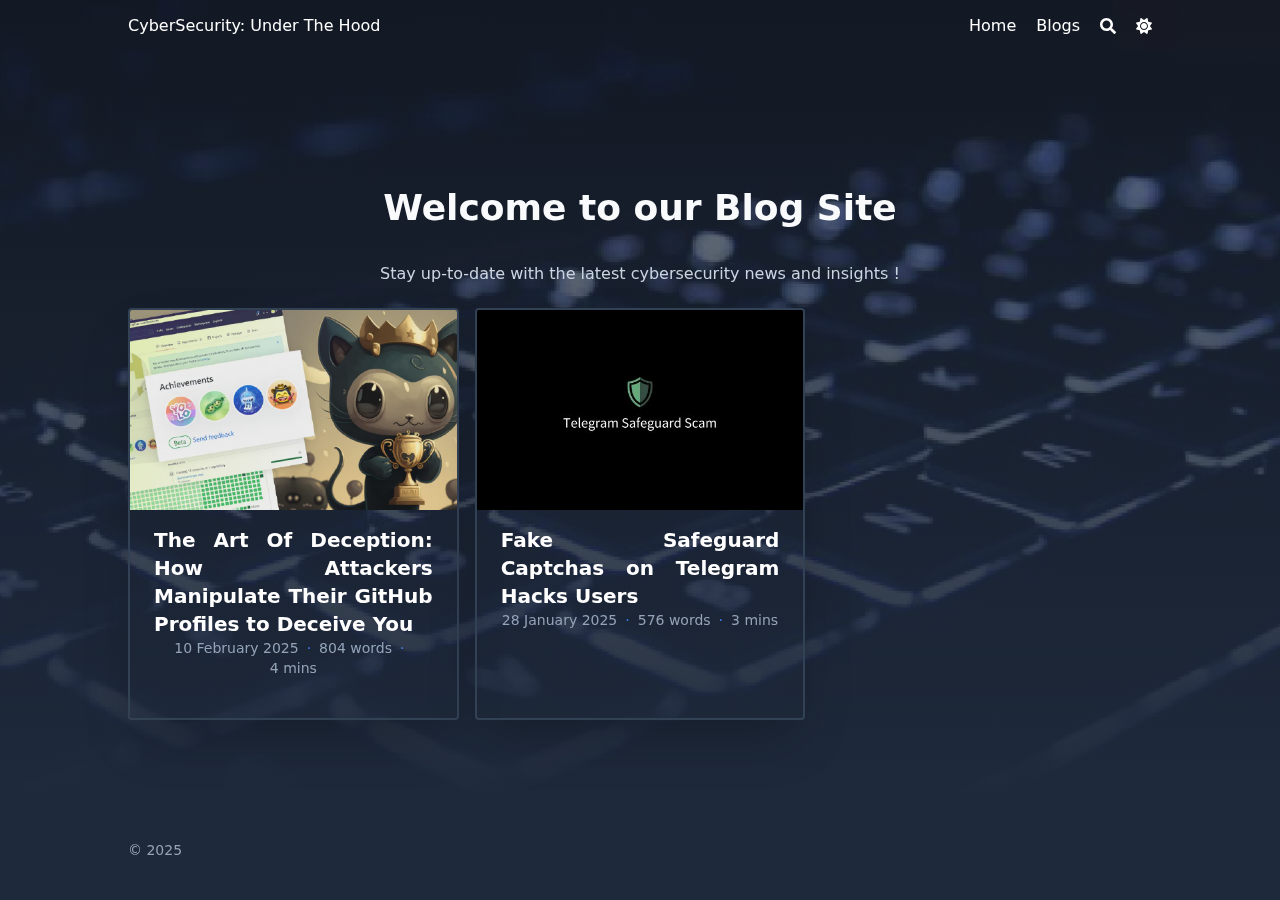
==== commit aab0ebe3: "Add files via upload" ====
--- a/posts/index.html
+++ b/posts/index.html
@@ -499,6 +499,88 @@
         
         
           
+          
+          
+
+  <a href="/posts/the-art-of-deception-on-github/" class="min-w-full">
+    
+    <div class="min-h-full border border-neutral-200 dark:border-neutral-700 border-2 rounded overflow-hidden shadow-2xl relative">
+        
+        <div class="w-full thumbnail_card nozoom" style="background-image:url(/posts/the-art-of-deception-on-github/featured_hu_4bef250ffe03c661.png);"></div>
+        
+      
+
+      <div class="px-6 py-4">
+
+        
+        <div class="font-bold text-xl text-neutral-800 decoration-primary-500 hover:underline hover:underline-offset-2 dark:text-neutral"
+          href="/posts/the-art-of-deception-on-github/">The Art Of Deception: How Attackers Manipulate Their GitHub Profiles to Deceive You</div>
+        
+
+        <div class="text-sm text-neutral-500 dark:text-neutral-400">
+          
+
+
+
+
+
+
+
+
+
+
+
+  
+
+
+
+
+
+  
+
+
+
+  
+
+
+
+
+
+
+
+
+
+
+
+
+
+<div class="flex flex-row flex-wrap items-center">
+  
+  
+  <time datetime="2025-02-10T07:13:22-08:00">10 February 2025</time><span class="px-2 text-primary-500">&middot;</span><span>804 words</span><span class="px-2 text-primary-500">&middot;</span><span title="Reading time">4 mins</span>
+  
+
+  
+  
+</div>
+
+
+
+
+
+
+
+
+        </div>
+
+        
+      </div>
+      <div class="px-6 pt-4 pb-2">
+
+      </div>
+    </div>
+  </a>
+
           
           
 
